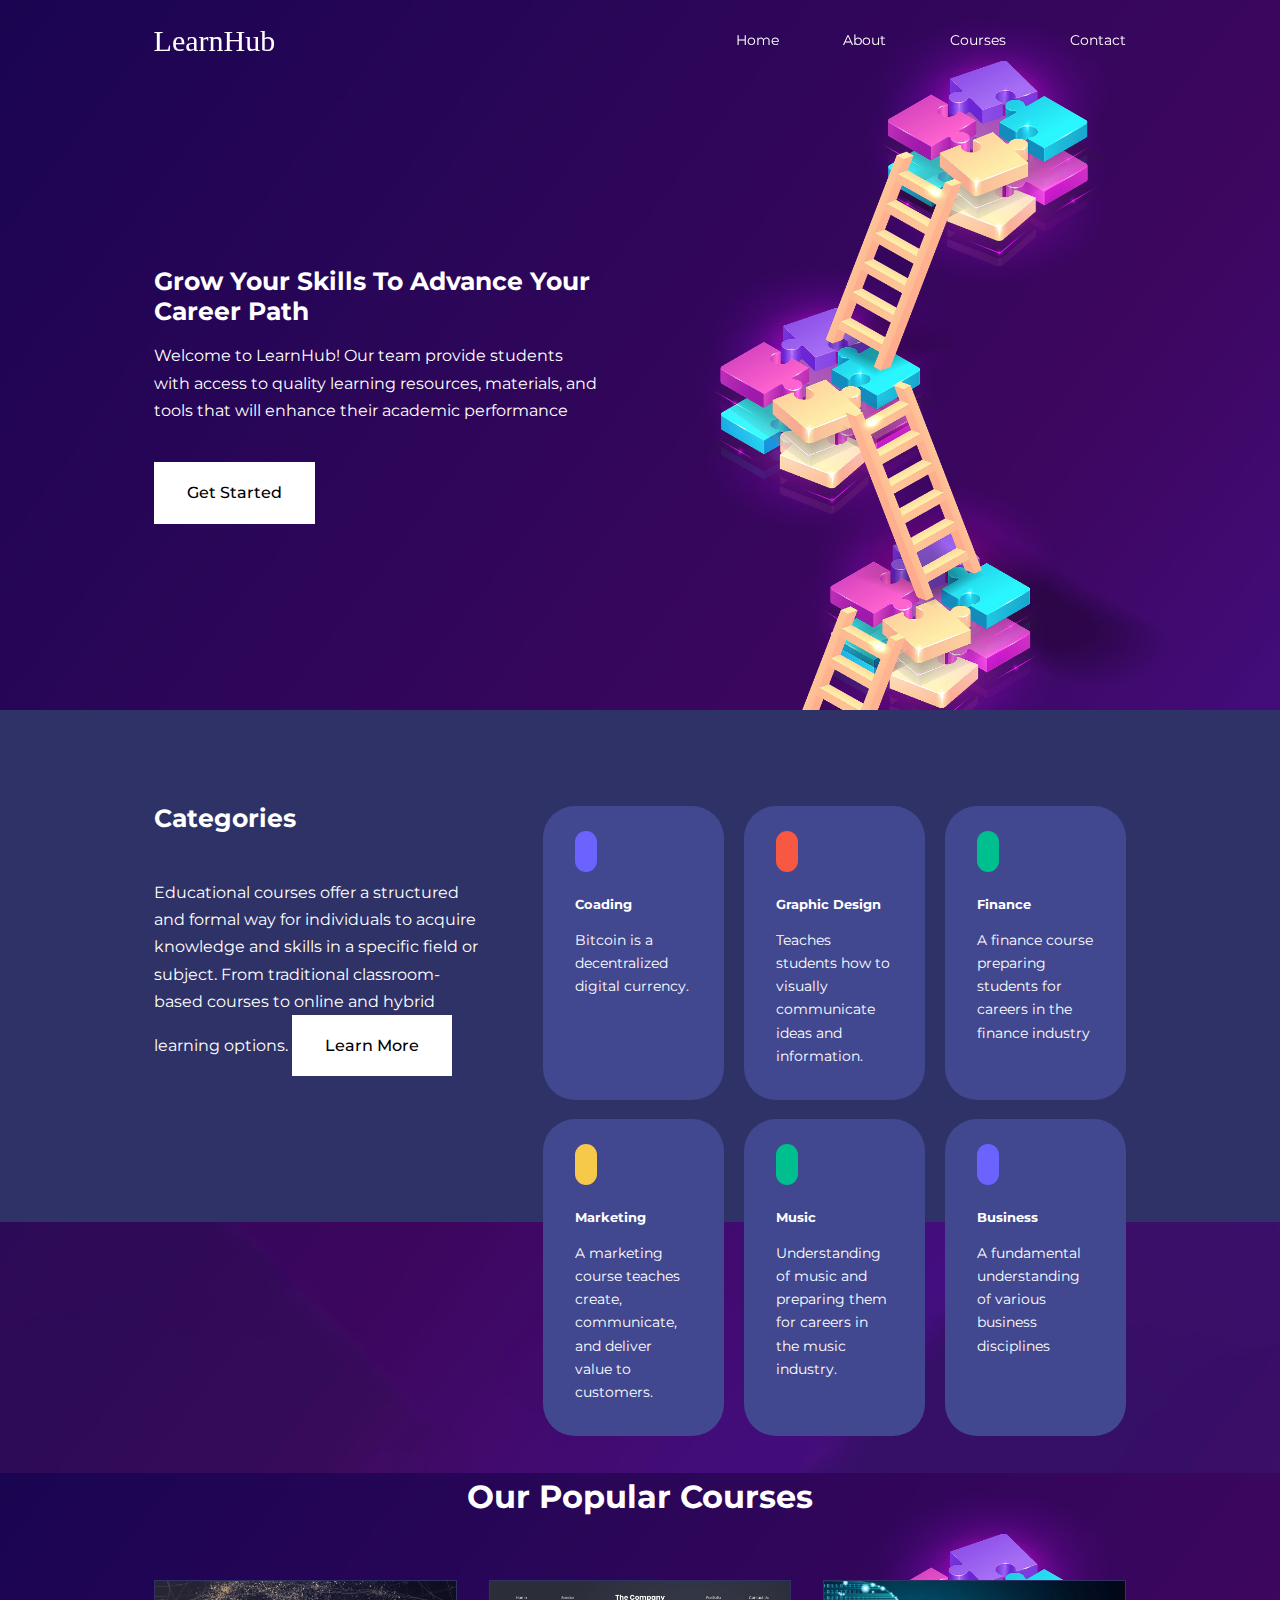
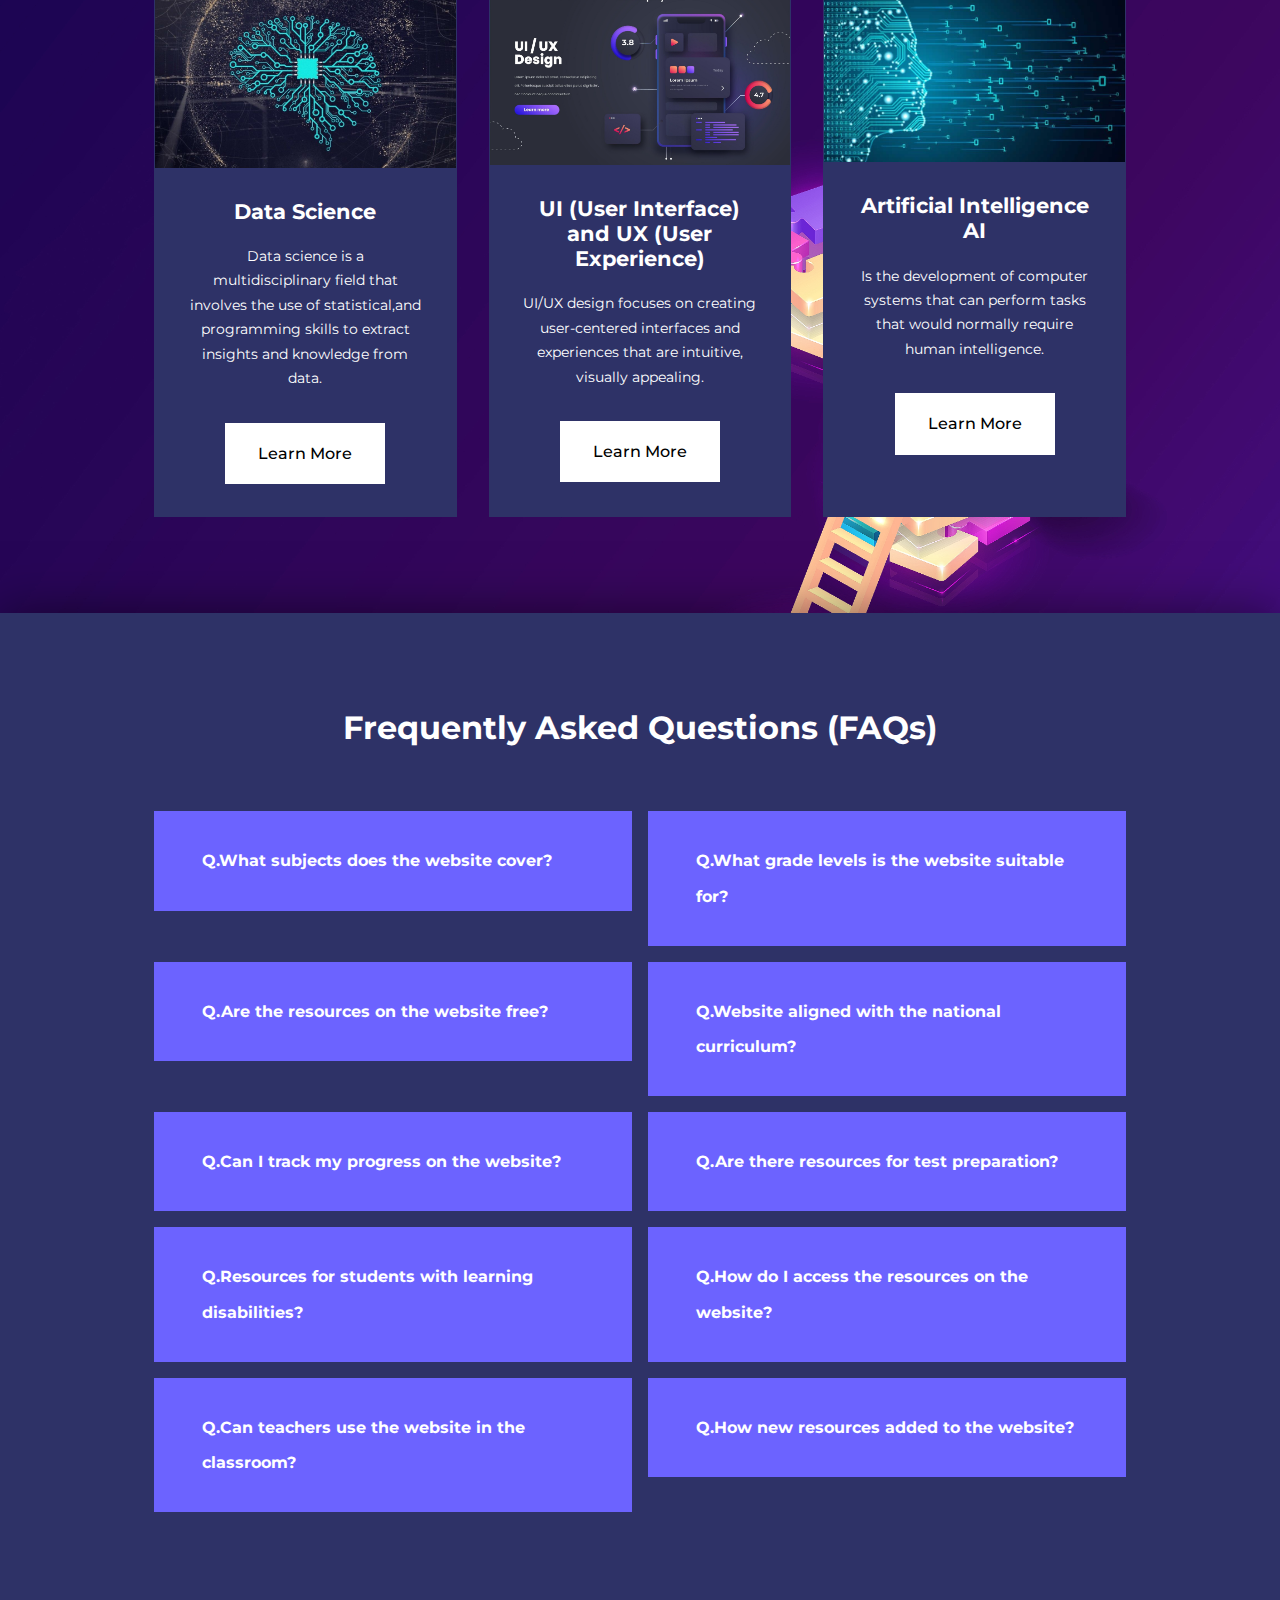
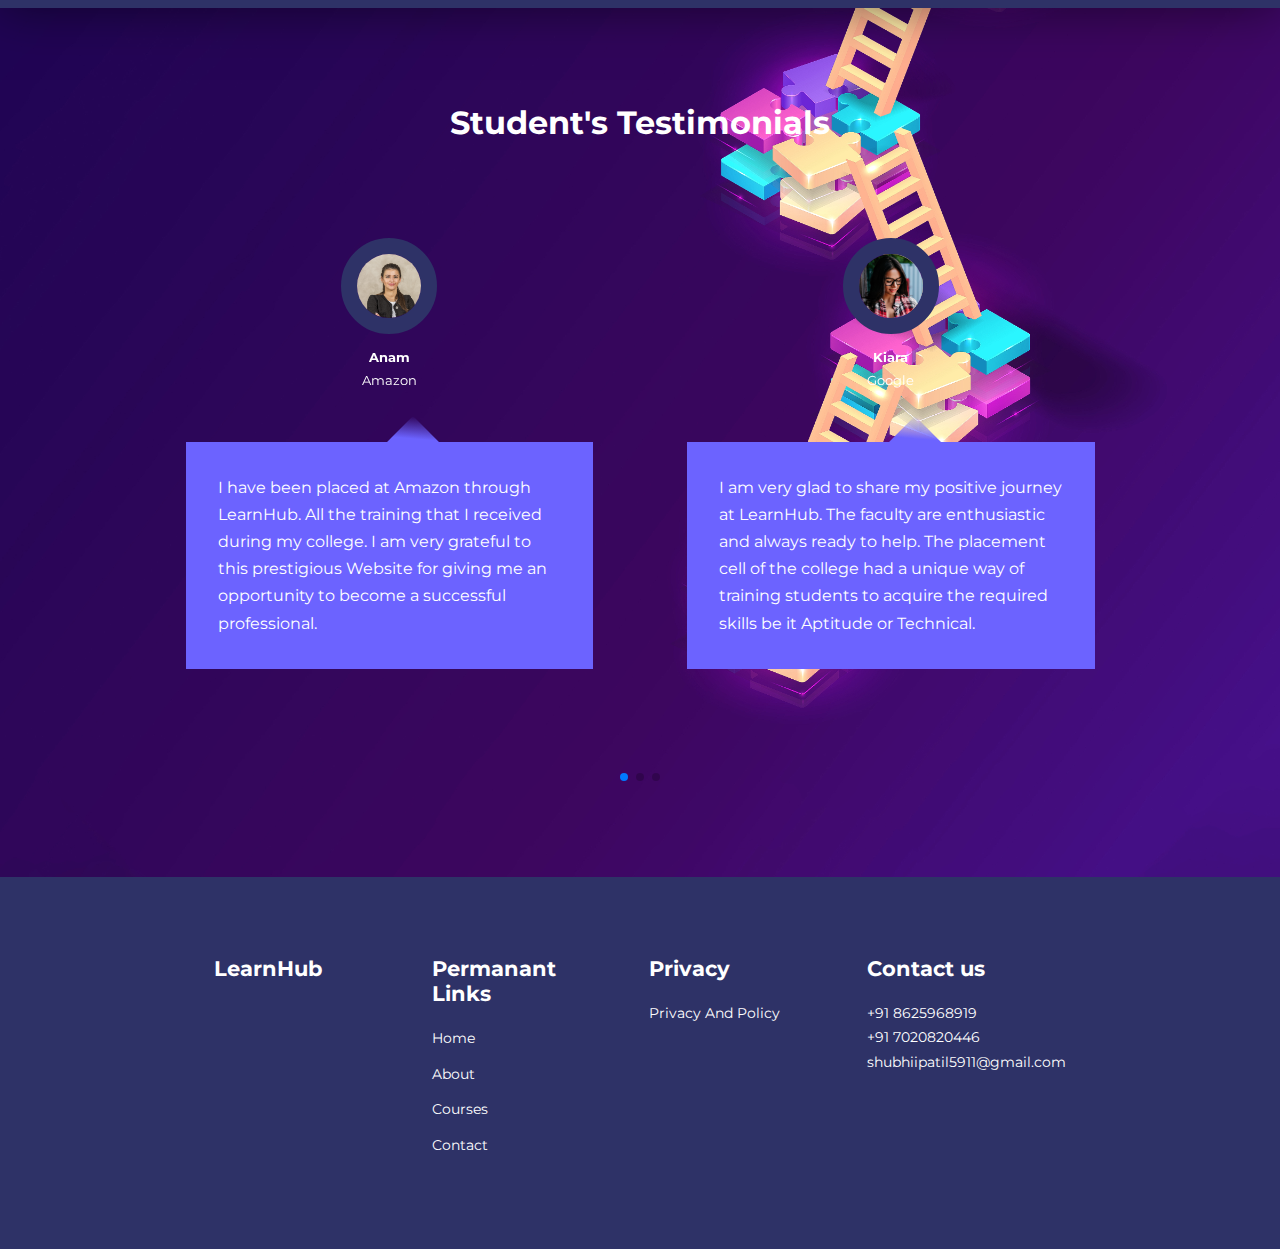
==== index.html @ 2819c118 "First Website" ====
<!DOCTYPE html>
<html lang="en">
    <head>
        <meta charset="UTF-8">
        <meta http-equiv="X-UA-Compatible" content="IE=edge">
        <meta name="viewport" content="width-device-width, initial-scale=1.0">
        <title>Reaponsive Multipage education Website Using HTML, CSS & JavaScript</title>
        <!-- ICONSCOUT CDN|-->
<link rel="stylesheet" href="https://unicons.iconscout.com/release/v2.1.6/css/unicons.css">

<!-- GOOGLE FONTS (MONTSERRAT) -->
<link rel="preconnect" href="https://fonts.googleapis.com">
<link rel="preconnect" href="https://fonts.gstatic.com" crossorigin>
<link href="https://fonts.googleapis.com/css2?family=Montserrat:wght@300;400;500; 600; 700; 800; 900&display=swap"
rel="stylesheet">

<!------swiperjs------->

<link
  rel="stylesheet"
  href="https://cdn.jsdelivr.net/npm/swiper@9/swiper-bundle.min.css"
/>
<link rel="stylesheet" href="./css/style.css">
<style>
    body {
        background-image: url("images/99.jpg");
        background-size: contain;
        
    }
</style>

    </head>
    <body>
        <nav>
            <div class="container nav_container">

                <style>
                    h9 {
                        font-size: 30px;
                        font-family: Brush Script MT, cursive;
                        
                    }
                </style>

                <a href="index.html"><h9>LearnHub</h9></a>
                <ul class="nav_menu">
                    <li><a href="index.html">Home</a></li>
                    <li><a href="about.html">About</a></li>
                    <li><a href="courses.html">Courses</a></li>
                    <li><a href="contact.html">Contact</a></li>
                </ul>
                <button id="open-menu-btn"><i class="uil uil-bars"></i></button>
                <button id="close-menu-btn"><i class="uil uil-multiply"></i></button>
            </div>
        </nav>
<!-------------------------------------------=========---ednav----==============================================================--->


        <header>
            <div class="container header_container">
                <div class="header_left">
                
                    <style>
                        h1 {
                            font-size: 25px;
                            
                        }
                    </style>

                <h1>Grow Your Skills To Advance Your Career Path</h1>
                <p>
                    Welcome to LearnHub! Our team  provide students with access to quality learning resources, materials, 
                    and tools that will enhance their academic performance
                </p>
                <a href="courses.html" class="btn btn-primary">Get Started</a>
            </div>

            <!--<div class="header_right">
                <div class="header_right-image">
                    <img src="#">--->
                </div>
            </div>
            </div>
        </header>
        
        <section class="categories">
            <div class="container categories_container">
                <div class="categories_left">
                    <h1>Categories</h1>
                    <p>
                        Educational courses offer a structured and formal way for individuals to acquire knowledge and skills in a specific field or subject.
                        From traditional classroom-based courses to online and hybrid learning options.
                    <a href="courses.html" class="btn">Learn More</a>
                </div>

            <div class="categories_right">
                <article class="category">
                    <span class="category_icon">
                        <i class="uil uil-brackets-curly"></i>
                    </span>
                    <h5>Coading</h5>
                    <p>Bitcoin is a decentralized digital currency.</p>
                </article>

                <article class="category">
                    <span class="category_icon">
                        <i class="uil uil-palette"></i>
                    </span>
                    <h5>Graphic Design</h5>
                    <p>Teaches students how to visually communicate ideas and information.</p>
                </article>

                <article class="category">
                    <span class="category_icon">
                        <i class="uil uil-usd-circle"></i>
                    </span>
                    <h5>Finance</h5>
                    <p>A finance course preparing students for careers in the finance industry</p>
                </article>

                <article class="category">
                    <span class="category_icon">
                        <i class="uil uil-megaphone"></i>
                    </span>
                    <h5>Marketing</h5>
                    <p>A marketing course teaches create, communicate, and deliver value to customers.</p>
                </article>

                <article class="category">
                    <span class="category_icon">
                        <i class="uil uil-music-note"></i>
                    </span>
                    <h5>Music</h5>
                    <p>Understanding of music and preparing them for careers in the music industry.</p>
                </article>

                <article class="category">
                    <span class="category_icon">
                        <i class="uil uil-comment-alt-chart-lines"></i>
                    </span>
                    <h5>Business</h5>
                    <p>A fundamental understanding of various business disciplines</p>
                </article>
            </div>
            </div>
        </section>
        <!------======================================================================---end of category--==============================>





    <!-=======================---course strt--==============================------->



        <section class="courses">
            <h2>Our Popular Courses</h2>
            <div class="container courses_container">
                <article class="course">
                    <div class="course_image">
                        <img src="./images/ds(!!)(1).jpg">                      
                    </div>
                    <div class="course_info">
                        <h4>Data Science</h4>
                    <p>
                        Data science is a multidisciplinary field that involves the use of statistical,and programming skills to extract insights and knowledge from data.
                    </p>
                    <a href="https://youtu.be/-ETQ97mXXF0" class="btn btn-primary">Learn More</a>
                    </div>
                </article>

                <article class="course">
                    <div class="course_image">
                        <img src="./images/UI(!!).jpg">                      
                    </div>
                    <div class="course_info">
                        <h4> UI (User Interface) and UX (User Experience)</h4>
                    <p>
                        UI/UX design focuses on creating user-centered interfaces and experiences 
                        that are intuitive, visually appealing.
                    </p>
                    <a href="https://youtu.be/spGDKJNq-EE" class="btn btn-primary">Learn More</a>
                    </div>
                </article>

                <article class="course">
                    <div class="course_image">
                        <img src="./images/AI(!!).jpg">                      
                    </div>
                   <div class="course_info">
                    <h4>Artificial Intelligence AI</h4>
                    <p>
                        Is the development of computer systems that can perform tasks that would normally require human intelligence.
                    </p>
                    <a href="https://youtu.be/JMUxmLyrhSk" class="btn btn-primary">Learn More</a>
                   </div>
                </article>
            </div>
        </section>
        <!----------------------end of course--------------->



        <section class="faqs">
            <h2>Frequently Asked Questions (FAQs)</h2>
            <div class="container faqs_container">
                <article class="faq">
                    <div class="faq_icon"><i class="uil uil-plus"></i></div>
                    <div class="question_answer">
                        <h4>Q.What subjects does the website cover?</h4>
                        <p>
                            Our website covers a Graphic Design, video editing, 
                            coding, social studies, and more.
                        </p>
                    </div>
                </article>

                <article class="faq">
                    <div class="faq_icon"><i class="uil uil-plus"></i></div>
                    <div class="question_answer">
                        <h4>Q.What grade levels is the website suitable for?</h4>
                        <p>
                            Our website is suitable for under graduate and post graduate students.
                        </p>
                    </div>
                </article>

                <article class="faq">
                    <div class="faq_icon"><i class="uil uil-plus"></i></div>
                    <div class="question_answer">
                        <h4>Q.Are the resources on the website free?</h4>
                        <p>
                            Some of our resources are free, while others require a subscription or payment.
                        </p>
                    </div>
                </article>

                <article class="faq">
                    <div class="faq_icon"><i class="uil uil-plus"></i></div>
                    <div class="question_answer">
                        <h4>Q.Website aligned with the national curriculum?</h4>
                        <p>
                            Noo...
                        </p>
                    </div>
                </article>

                <article class="faq">
                    <div class="faq_icon"><i class="uil uil-plus"></i></div>
                    <div class="question_answer">
                        <h4>Q.Can I track my progress on the website?</h4>
                        <p>
                            Yes, our website offers tools for tracking progress, 
                            such as quizzes and exams, which provide feedback on areas where students need improvement.

                        </p>
                    </div>
                </article>

                <article class="faq">
                    <div class="faq_icon"><i class="uil uil-plus"></i></div>
                    <div class="question_answer">
                        <h4>Q.Are there resources for test preparation?</h4>
                        <p>
                            Yes, we offer test preparation resources for a variety of standardized tests, including the SAT, ACT, and AP exams.
                        </p>
                    </div>
                </article>

                <article class="faq">
                    <div class="faq_icon"><i class="uil uil-plus"></i></div>
                    <div class="question_answer">
                        <h4>Q.Resources for students with learning disabilities?</h4>
                        <p>
                            Yes, we offer resources that are designed to support students with learning disabilities, 
                            such as visual aids and alternative learning materials.
                        </p>
                    </div>
                </article>

                <article class="faq">
                    <div class="faq_icon"><i class="uil uil-plus"></i></div>
                    <div class="question_answer">
                        <h4>Q.How do I access the resources on the website?</h4>
                        <p>
                            You can access our resources by creating an account on our website and logging in. 
                            Some resources may require a subscription or payment.
                        </p>
                    </div>
                </article>

                <article class="faq">
                    <div class="faq_icon"><i class="uil uil-plus"></i></div>
                    <div class="question_answer">
                        <h4>Q.Can teachers use the website in the classroom?</h4>
                        <p>
                            Yes, teachers can use our resources in the classroom to support student learning and enhance their teaching materials.
                        </p>
                    </div>
                </article>

                <article class="faq">
                    <div class="faq_icon"><i class="uil uil-plus"></i></div>
                    <div class="question_answer">
                        <h4>Q.How new resources added to the website?</h4>
                        <p>
                            We regularly update our website with new resources and materials to ensure that students 
                            have access to the latest and most relevant educational content.
                        </p>
                    </div>
                </article>
            </div>
        </section>

        <!----------------------------------------------------end of faqs---------------------------------------------------------------------->


        <section class="container testimonials_container mySwiper">
            <h2>Student's Testimonials</h2>
            <div class="swiper-wrapper">

                <article class="testimonial swiper-slide">
                    <div class="avatar">
                        <img src="./images/PIC1.jpg">
                    </div>
                    <div class="testimonial_info">
                        <h5>Anam</h5>
                        <small>Amazon</small>
                    </div>
                    <div class="testimonial_body">
                        <p>
                            I have been placed at Amazon through LearnHub. All the training that I received during my college. I am very grateful to this prestigious Website for giving me an opportunity to become a successful professional.
                        </p>
                    </div>
                </article>

                <article class="testimonial swiper-slide">
                    <div class="avatar">
                        <img src="./images/PIC3.jpg">
                    </div>
                    <div class="testimonial_info">
                        <h5>Kiara</h5>
                        <small>Google</small>
                    </div>
                    <div class="testimonial_body">
                        <p>
                            I am very glad to share my positive journey at LearnHub. The faculty are enthusiastic and always ready to help. The placement cell of the college had a unique way of training students to acquire the required skills be it Aptitude or Technical.
                        </p>
                    </div>
                </article>

                <article class="testimonial swiper-slide">
                    <div class="avatar">
                        <img src="./images/PIC2.jpg">
                    </div>
                    <div class="testimonial_info">
                        <h5>Jiya</h5>
                        <small>Microsoft</small>
                    </div>
                    <div class="testimonial_body">
                        <p>
                            "First and foremost, I would like to thank LearnHub for giving me a chance to be a part of my Dream company. I am privileged and honoured to be part of LearnHub.
                        </p>
                    </div>
                </article>


                <article class="testimonial swiper-slide">
                    <div class="avatar">
                        <img src="./images/PIC4.jpg">
                    </div>
                    <div class="testimonial_info">
                        <h5>Anaya</h5>
                        <small>UNO MINDA</small>
                    </div>
                    <div class="testimonial_body">
                        <p>
                            I have been placed in UNO MINDA as a Graduate engineer trainee with a good salary package. I also been placed in two other IT services companies.
                        </p>
                    </div>
                </article>


            </div>
            <div class="swiper-pagination"></div>
        </section>






    <footer>
        <div class="container footer_container">
            <div class="footer_1">
                <a href="index.html" class="footer_logo"><h4>LearnHub</h4></a>
                <p>
                    
                </p>
            </div>

        <div footer class="footer_2">
            <h4>Permanant Links</h4>
            <ul class="permalinks">
            <li><a href="index.html">Home</a></li>
            <li><a href="about.html">About</a></li>
            <li><a href="courses.html">Courses</a></li>
            <li><a href="contact.html">Contact</a></li>
            </ul>
        </div>

        <div footer class="footer_3">
            <h4>Privacy</h4>
            <ul class="privacy">
            <li><a href="policy.html">Privacy And Policy</a></li>
            </ul>
        </div>

        <div footer class="footer_4">
            <h4>Contact us</h4>
            <div>
                <p>+91 8625968919</p>
                <p>+91 7020820446</p>
                <p>shubhiipatil5911@gmail.com</p>
            </div>

        <ul class="footer_socials">
            <li>
                <a href="https://instagram.com/_shubhii_patil?igshid=MWQ2ODkyMjM="><i class="uil uil-instagram"></i></a>
            </li>
            <li>
                <a href="https://twitter.com/shubzz77"><i class="uil uil-twitter"></i></a>
            </li>
            <li>
                <a href="#"><i class="uil uil-facebook-messenger-alt"></i></a>
            </li>
            <li>
                <a href="https://www.linkedin.com/me?trk=p_mwlite_feed_updates-secondary_nav"><i class="uil uil-linkedin"></i></a>
            </li>
        </ul>
        </div>


        </div>
    </footer>
            

        


        <script src="https://cdn.jsdelivr.net/npm/swiper@9/swiper-bundle.min.js"></script>
    <script src="./main.js"></script>

    <!-- Initialize Swiper -->
  <script>
    var swiper = new Swiper(".mySwiper", {
      slidesPerView: 2,
      spaceBetween: 30,
      pagination: {
        el: ".swiper-pagination",
        clickable: true,
      },
      //when window is 600px
      breakpoints: {
        600: {
            slidesPerView: 2
        }
      }
    });
  </script>

    </body>
</html>
---- css/style.css ----
*{
    margin: 0;
    padding: 0;
    border: 0;
    outline: 0;
    text-decoration: none;
    list-style: none;
    box-sizing: border-box;
}

:root {
    --color-primary: #6c63ff;
    --color-success: #00bf8e;
    --color-warning: #f7c94b;
    --color-danger: #f75842;
    --color-danger-variant: rgba(247,88,66,0.4);
    --color-white: #fff;
    --color-light: rgba(255,255,255,0.7);
    --color-black: #000;
    --color-bg: #1f2641;
    --color-bg1: #2e3267;
    --color-bg2: #424890;

    --container-width-lg: 76%;
    --container-width-md: 90%;
    --container-width-sm: 94%;

    --transition: all 400ms ease;
}

body {
    font-family: "Montserrat", sans-serif;
    line-height: 1.7;
    color: var(--color-white);
    background: var(--color-bg);
}

.container {
    width: var(--container-width-lg);
    margin: 0 auto;
}

section {
    padding: 6rem 0;
}

section h2 {
    text-align: center;
    margin-bottom: 4rem; 
}

h1,
h2,
h3,
h4,
h5 {
    line-height: 1.2;
}

h1 {
    font-size: 1.2rem;
}

h2 {
    font-size: 2rem;
}

h3 {
    font-size: 1.6rem;
}

h4 {
    font-size: 1.3rem;
}

a {
    color: var(--color-white);
}

img {
    width: 100%;
    display: block;
    object-fit: cover;
}

.btn {
    display: inline-block;
    background: var(--color-white);
    color: var(--color-black);
    padding: 1rem 2rem;
    border: 1px solid transparent;
    font-weight: 500;
    transition: var(--transition);
}

.btn:hover {
    background: transparent;
    color: var(--color-white);
    border-color: var(--color-white);
}

.btn:primary {
    background: var(--color-danger);
    color: var(--color-white);
}

/*====navbar===*/
nav {
    background: transparent;
    width: 100vw;
    height: 5rem;
    position: fixed;
    top: 0;
    z-index: 11;
}

.window-scroll {
    background: var(--color-primary);
    box-shadow: 0 1rem 2rem rgba(0,0,0, 0.2);
}

.nav_container {
    height: 100%;
    display: flex;
    justify-content: space-between;
    align-items: center;
}

nav button {
    display: none;
}

.nav_menu {
    display: flex;
    align-items: center;
    gap: 4rem ;
}

.nav_menu a {
    font-size: 0.9rem;
    transition: all 400ms ease;
}

.nav_menu a:hover {
    color: var(--color-bg2);
}

/*====header====*/
header {
    position: relative;
    top: 5rem;
    overflow: hidden;
    height: 70vh;
    margin-bottom: 5rem;
}

.header_container {
    display: grid;
    grid-template-columns: 1fr 1fr;
    align-items: center;
    gap: 5rem;
    height: 100%;
}

.header_left p {
    margin: 1rem 0 2.4rem;
}

/*======category section=====*/
.categories {
    background: var(--color-bg1);
    height: 32rem;
}

.categories h1 {
    line-height: 1;
    margin-bottom: 3rem;
}

.categories_container {
    display: grid;
    grid-template-columns: 40% 60%;
}

.categories_left {
    margin-right: 4rem;
}

.categories_left p {
    margin: 1rem 0 3rem;
}

.categories_right {
    display: grid;
    grid-template-columns: repeat(3, 1fr);
    gap: 1.2rem;
}

.category {
    background: var(--color-bg2);
    padding: 2rem;
    border-radius: 2rem;
    transition: var(--transition);
}

.category:hover {
    box-shadow: 0 3rem 3rem rgba(0,0,0,0.3);
    z-index: 1;
}

.category:nth-child(2) .category_icon {
    background: var(--color-danger);
}

.category:nth-child(3) .category_icon {
    background: var(--color-success);
}

.category:nth-child(4) .category_icon {
    background: var(--color-warning);
}

.category:nth-child(5) .category_icon {
    background: var(--color-success);
}

.category_icon {
    background: var(--color-primary);
    padding: 0.7rem;
    border-radius: 0.9rem;
}

.category h5 {
    margin: 2rem 0 1rem;
}

.category p {
    font-size: 0.85rem;
}

/*----start of course---*/

.courses {
    margin-top: 10rem;
}

.courses_container {
    display: grid;
    grid-template-columns: repeat(3, 1fr);
    gap: 2rem;
}

.course {
    background: var(--color-bg1);
    text-align: center;
    border: 1px solid transparent;
    transition: var(--transition);
}

.course:hover {
    background: transparent;
    border-color: var(--color-primary);
}

.course_info {
    padding: 2rem;
}

.course_info p {
    margin: 1.2rem 0 2rem;
    font-size: 0.9rem;
}

/*------end of courses----------*/

.faqs {
    background: var(--color-bg1);
    box-shadow: 0 0 3rem rgba(0, 0, 0, 0.5);
}

.faqs_container {
    display: grid;
    grid-template-columns: 1fr 1fr;
    gap: 1rem;
}

.faq {
    padding: 2rem;
    display: flex;
    align-items: center;
    gap: 1rem;
    height: fit-content;
    background: var(--color-primary);
    cursor: cell;
}

.faq h4 {
    font-size: 1rem;
    line-height: 2.2;
}

.faq_icon {
    align-self: flex-start;
    font-size: 1.2rem;
}

.faq p {
    margin-top: 0.8rem;
    display: none;
}

.faq.open p {
    display: block;
}

/*----------start of testimonials-------*/

.testimonials_container {
    overflow-x: hidden;
    position: relative;
    margin-bottom: 5rem;
}

.testimonial {
    padding: 2rem;
}

.avatar {
    width: 6rem;
    height: 6rem;
    border-radius: 50%;
    overflow: hidden;
    margin: 0 auto 1rem;
    border: 1rem solid var(--color-bg1);
}

.testimonial_info {
    text-align: center;
}

.testimonial_body {
    background: var(--color-primary);
    padding: 2rem;
    margin-top: 3rem;
    position: relative;
}

.testimonial_body::before {
    content: "";
    display: block;
    background: linear-gradient(140deg,transparent,
     var(--color-primary),
     var(--color-primary),
     var(--color-primary)
     );
    width: 3rem;
    height: 3rem;
    position: absolute;
    left: 50%;
    top: -1rem;
    transform: rotate(45deg);
}

/*----------start of footert-------*/

footer {
    background: var(--color-bg1);
    padding: 5rem;
    font-size: 0.9rem;
}

.footer_container {
    display: grid;
    grid-template-columns: repeat(4, 1fr);
    gap: 5rem;
}

.footer_container > div h4 {
    margin-bottom: 1.2rem;
}

.footer_1 p {
    margin: 0 0 2rem;
}

footer ul li {
    margin-bottom: 0.7rem;
}

footer ul li a:hover {
    text-decoration: underline;
}

.footer_socials {
    display: flex;
    gap: 1rem;
    font-size: 1.2rem;
    margin-top: 2rem;
}


/*----------start of tablet query-------*/

@media screen and (max-width: 1024px) {
    .container {
        width: var(--container-width-md);
    }  
    h1 {
        font-size: 2.2rem;
    } 
    h2 {
        font-size: 1.7rem;
    }
    h3 {
        font-size: 1.4rem;
    }
    h4 {
        font-size: 1.2rem;
    }

    /*-------navbar-----*/

    nav button {
        display: inline-block;
        background: transparent;
        font-size: 1.8rem;
        color: var(--color-white);
        cursor: pointer;
    }

    nav button#close-menu-btn {
        display: none;
    }

    .nav_menu {
        position: fixed;
        top: 5rem;
        right: 5%;
        height: fit-content;
        width: 18rem;
        flex-direction: column;
        gap: 0;
        display: none;
    }

    .nav_menu li {
        width: 100%;
        height: 5.8rem;
        animation: animateNavItems 400ms linear forwards;
        transform-origin: top right;
        opacity: 0;
    }

    .nav_menu li:nth-child(2) {
        animation-delay: 200ms;
    }

    .nav_menu li:nth-child(3) {
        animation-delay: 300ms;
    }

    .nav_menu li:nth-child(4) {
        animation-delay: 400ms;
    }

    @keyframes animateNavItems {
        0% {
            transform: rotateZ(-90deg) rotateX(280deg) scale(0.1);
        }

        100% {
            transform: rotateZ(0) rotateX(0) scale(1);
            opacity: 1;
        }
    }

    .nav_menu li a {
        background: var(--color-primary);
        box-shadow: -4rem 6rem 10rem rgba(0, 0, 0, 0.6);
        width: 100%;
        height: 100%;
        display: grid;
        place-items: center;
    }

    .nav_menu li a:hover {
        background: var(--color-bg2);
        color: var(--color-white);
        transition: var(--transition);
    }

    /*-------header-------*/

    header {
        height: 52vh;
        margin-bottom: 4rem;
    }

    .header_container {
        gap: 0;
        padding-bottom: 3rem;
    }

    /*-------category-------*/

    .categories {
        height: auto;
    }

    .categories_container {
        grid-template-columns: 1fr;
        gap: 3rem;
    }

    .categories_left {
        margin-right: 0;
    }

    /*-------popcourses-------*/

    .courses {
        margin-top: 0;
    }

    .courses_container {
        grid-template-columns: 1fr 1fr;
    }

    /*-------faqs-------*/

    .faqs_container {
        grid-template-columns: 1fr;
    }

    .faq {
        padding: 1.5rem;
    }

    /*-------footer-------*/
    .footer_container {
        grid-template-columns: 1fr 1fr;
    }
}

/*-------------------------start of mobile query-------*/

@media screen and (max-width: 600px) {
    .container {
        width: var(--container-width-sm);
    }

    /*------------------------nav---------------------*/
    .nav_menu {
        right: 3%;
    }
    /*-------------------header------------------------*/
    header {
        height: 100vh;
    }

    .header_container {
        grid-template-columns: 1fr;
        text-align: center;
        margin-top: 0;
    }

    .header_left p {
        margin-bottom: 1.3rem;
    }

     /*-------------------category------------------------*/
     .categories_right {
        grid-template-columns: 1fr 1fr;
        gap: 0.7rem;
     }

     .category {
        padding: 1rem;
        border-radius: 1rem;
     }

     .category_icon {
        margin-top: 4px;
        display: inline-block;
     }

      /*-------------------popcou------------------------*/
      .courses_container {
        grid-template-columns: 1fr;
      }

       /*-------------------testi------------------------*/
       .testimonial_body {
        padding: 1.2rem;
       }

        /*-------------------footer------------------------*/
        .footer_container {
            grid-template-columns: 1fr;
            text-align: center;
            gap: 2rem;
        }

        .footer_1 p {
            margin: 1rem auto;
        }

        .footer_socials {
            justify-content: center;
        }
}
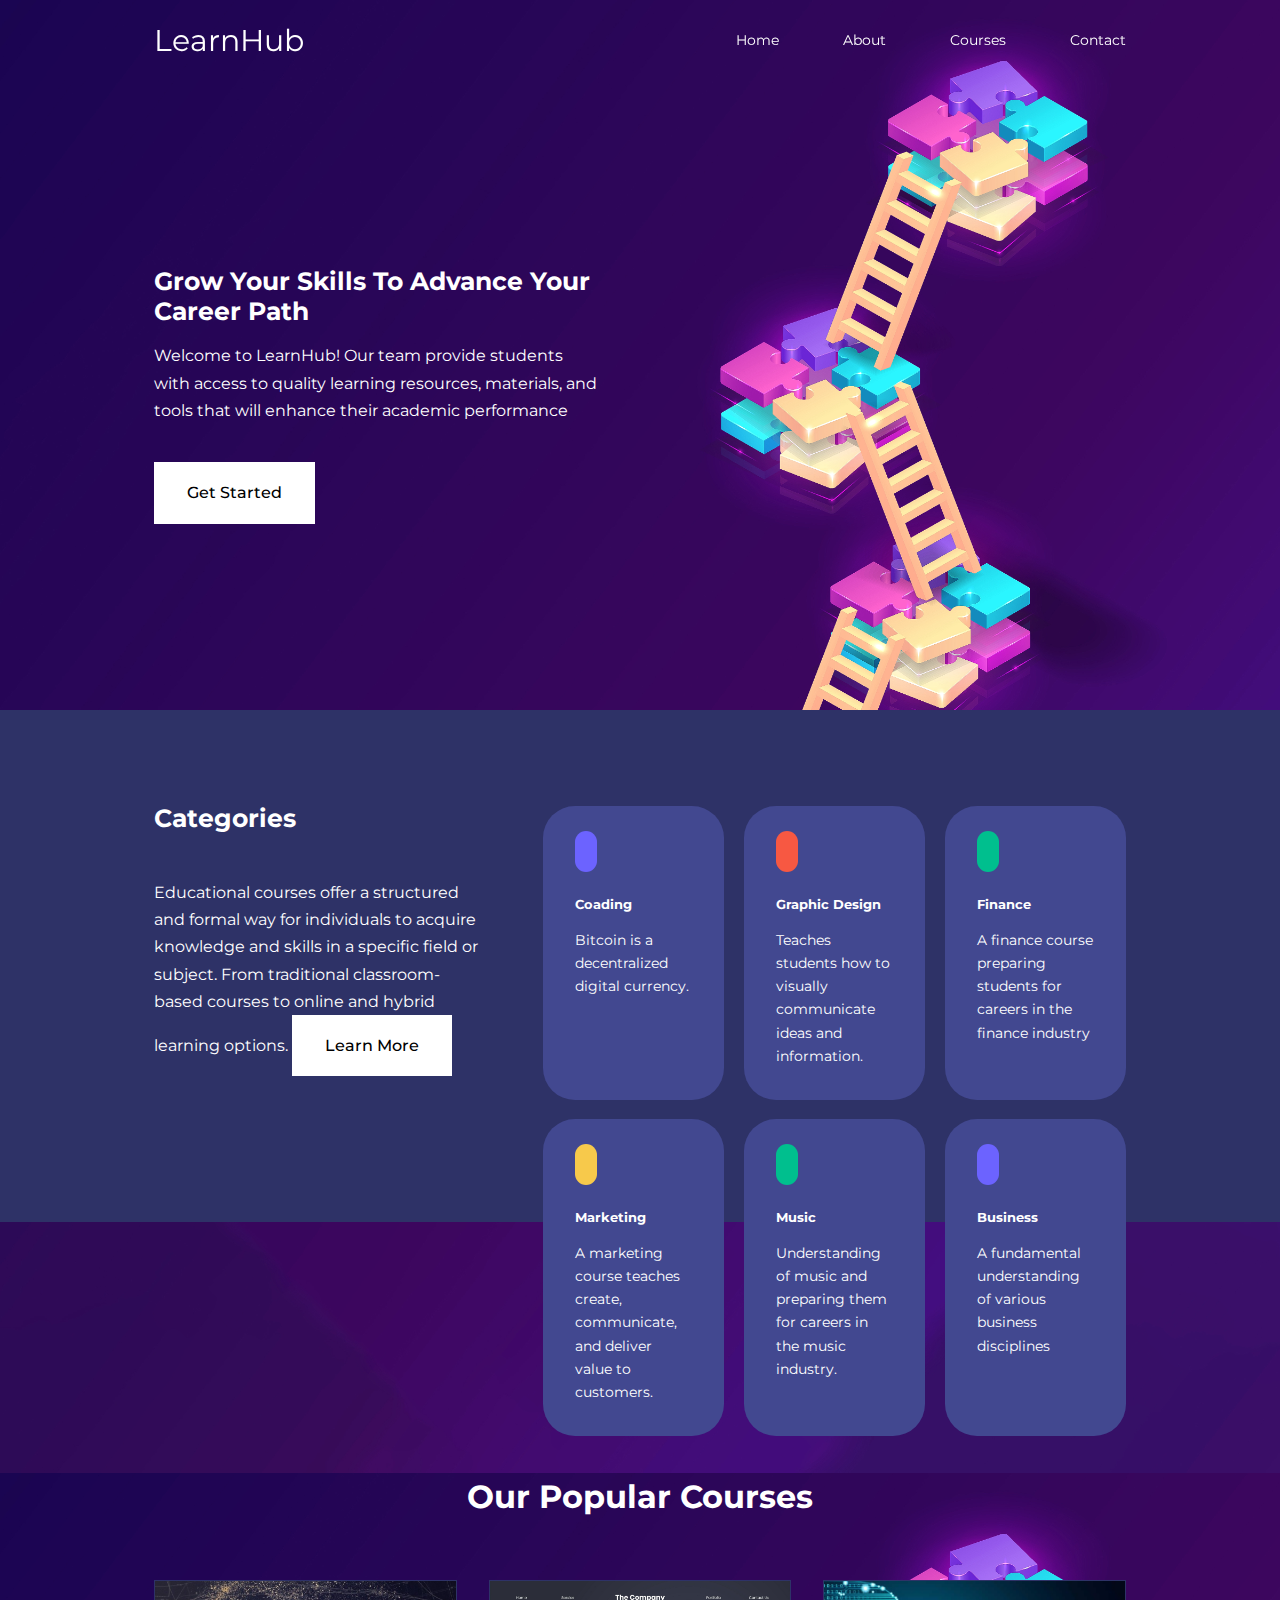
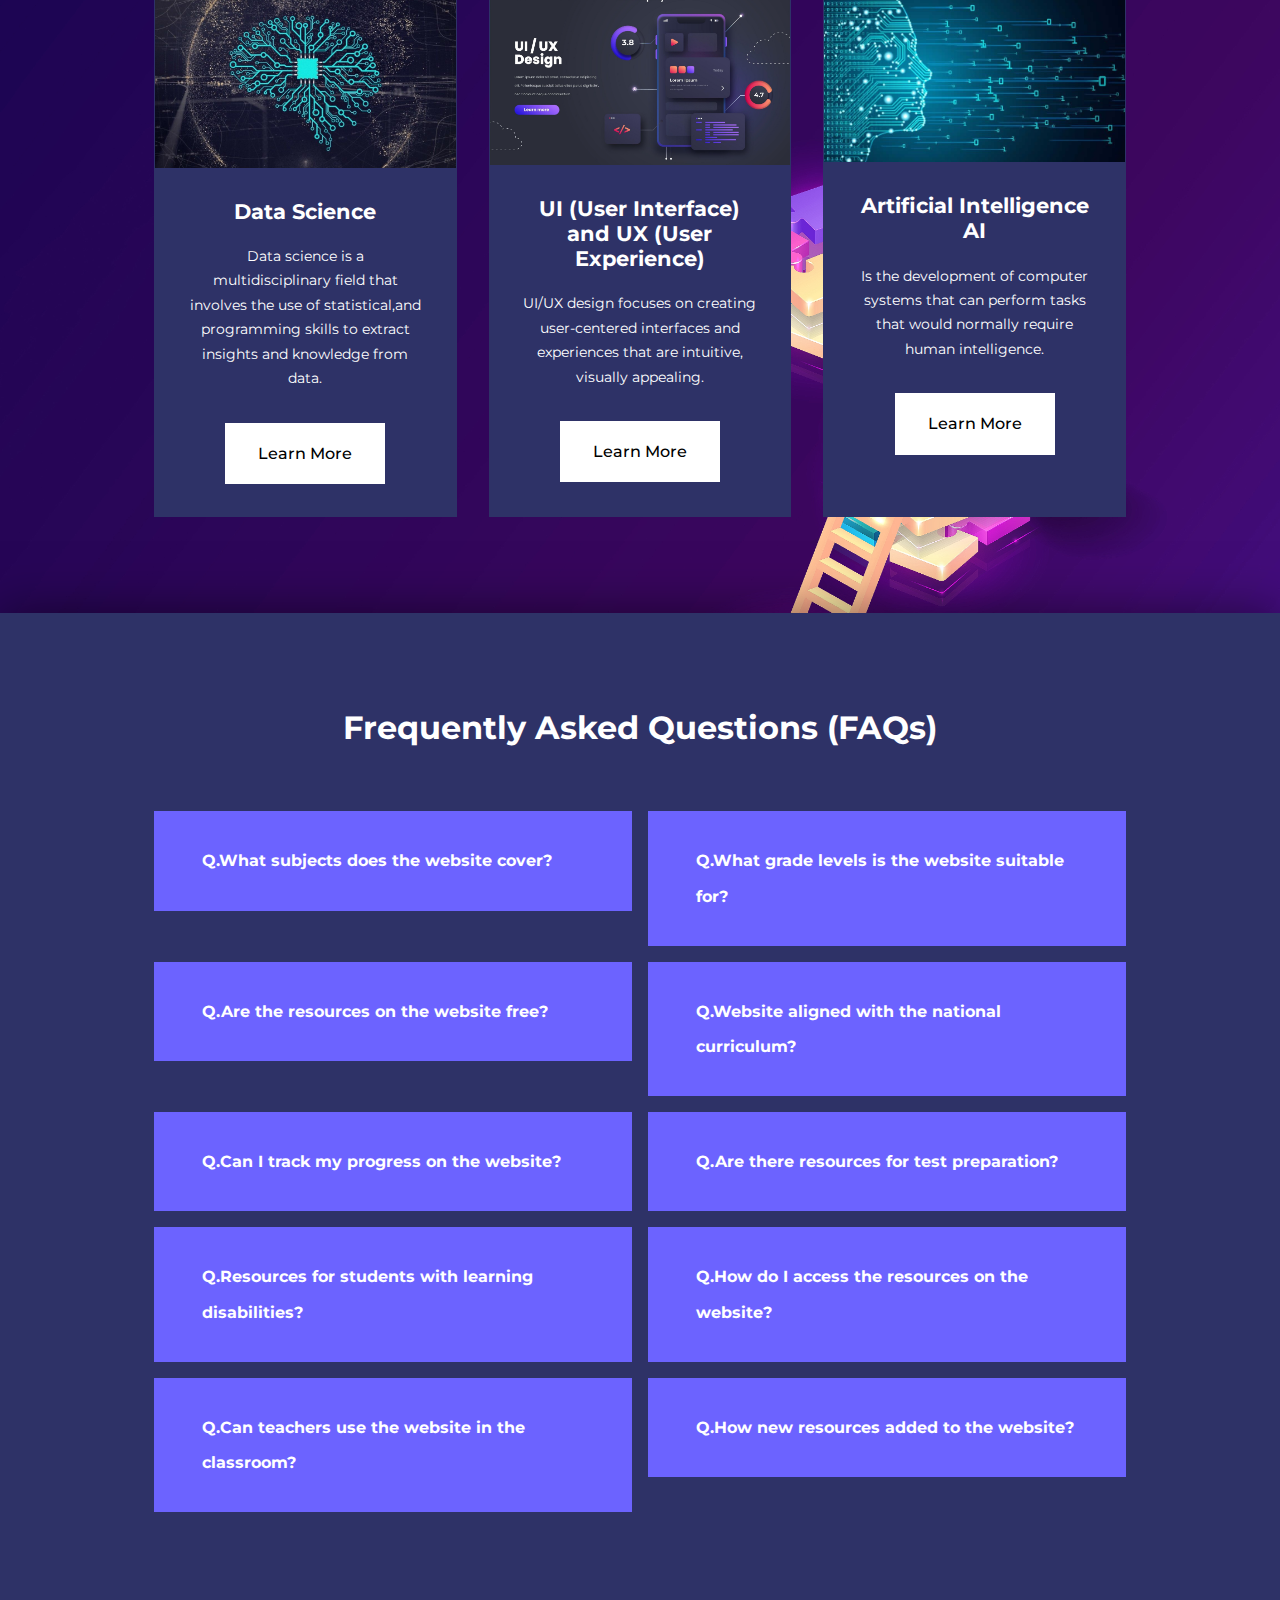
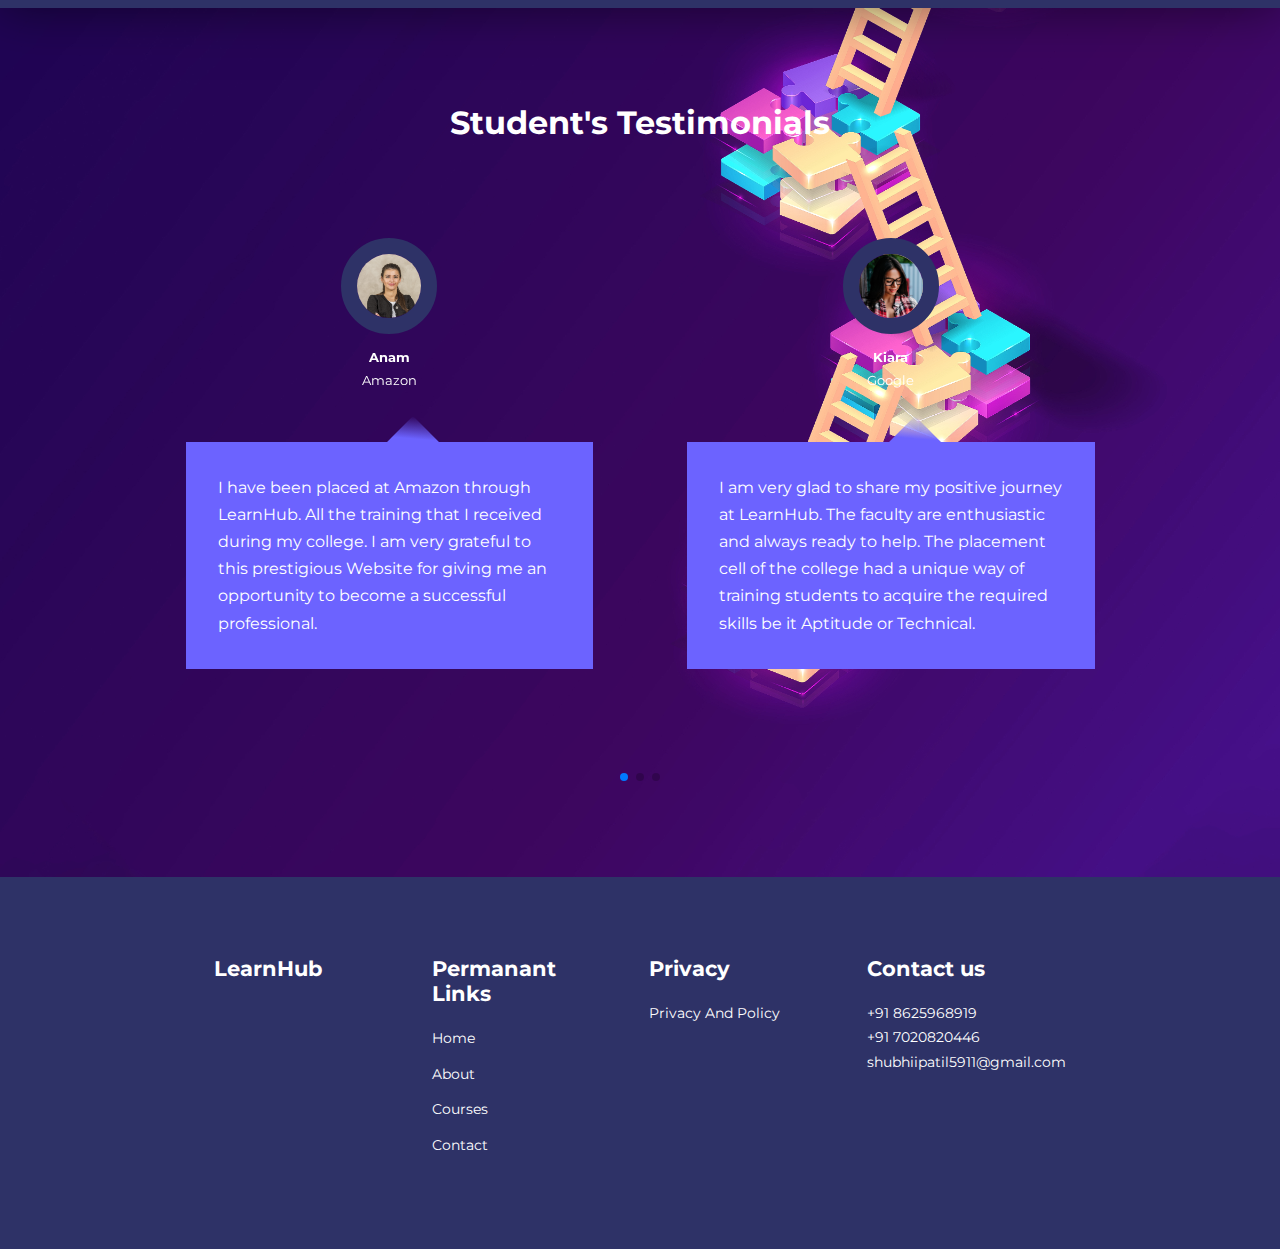
==== commit a29e4292: "change font" ====
--- a/index.html
+++ b/index.html
@@ -37,7 +37,6 @@
                 <style>
                     h9 {
                         font-size: 30px;
-                        font-family: Brush Script MT, cursive;
                         
                     }
                 </style>
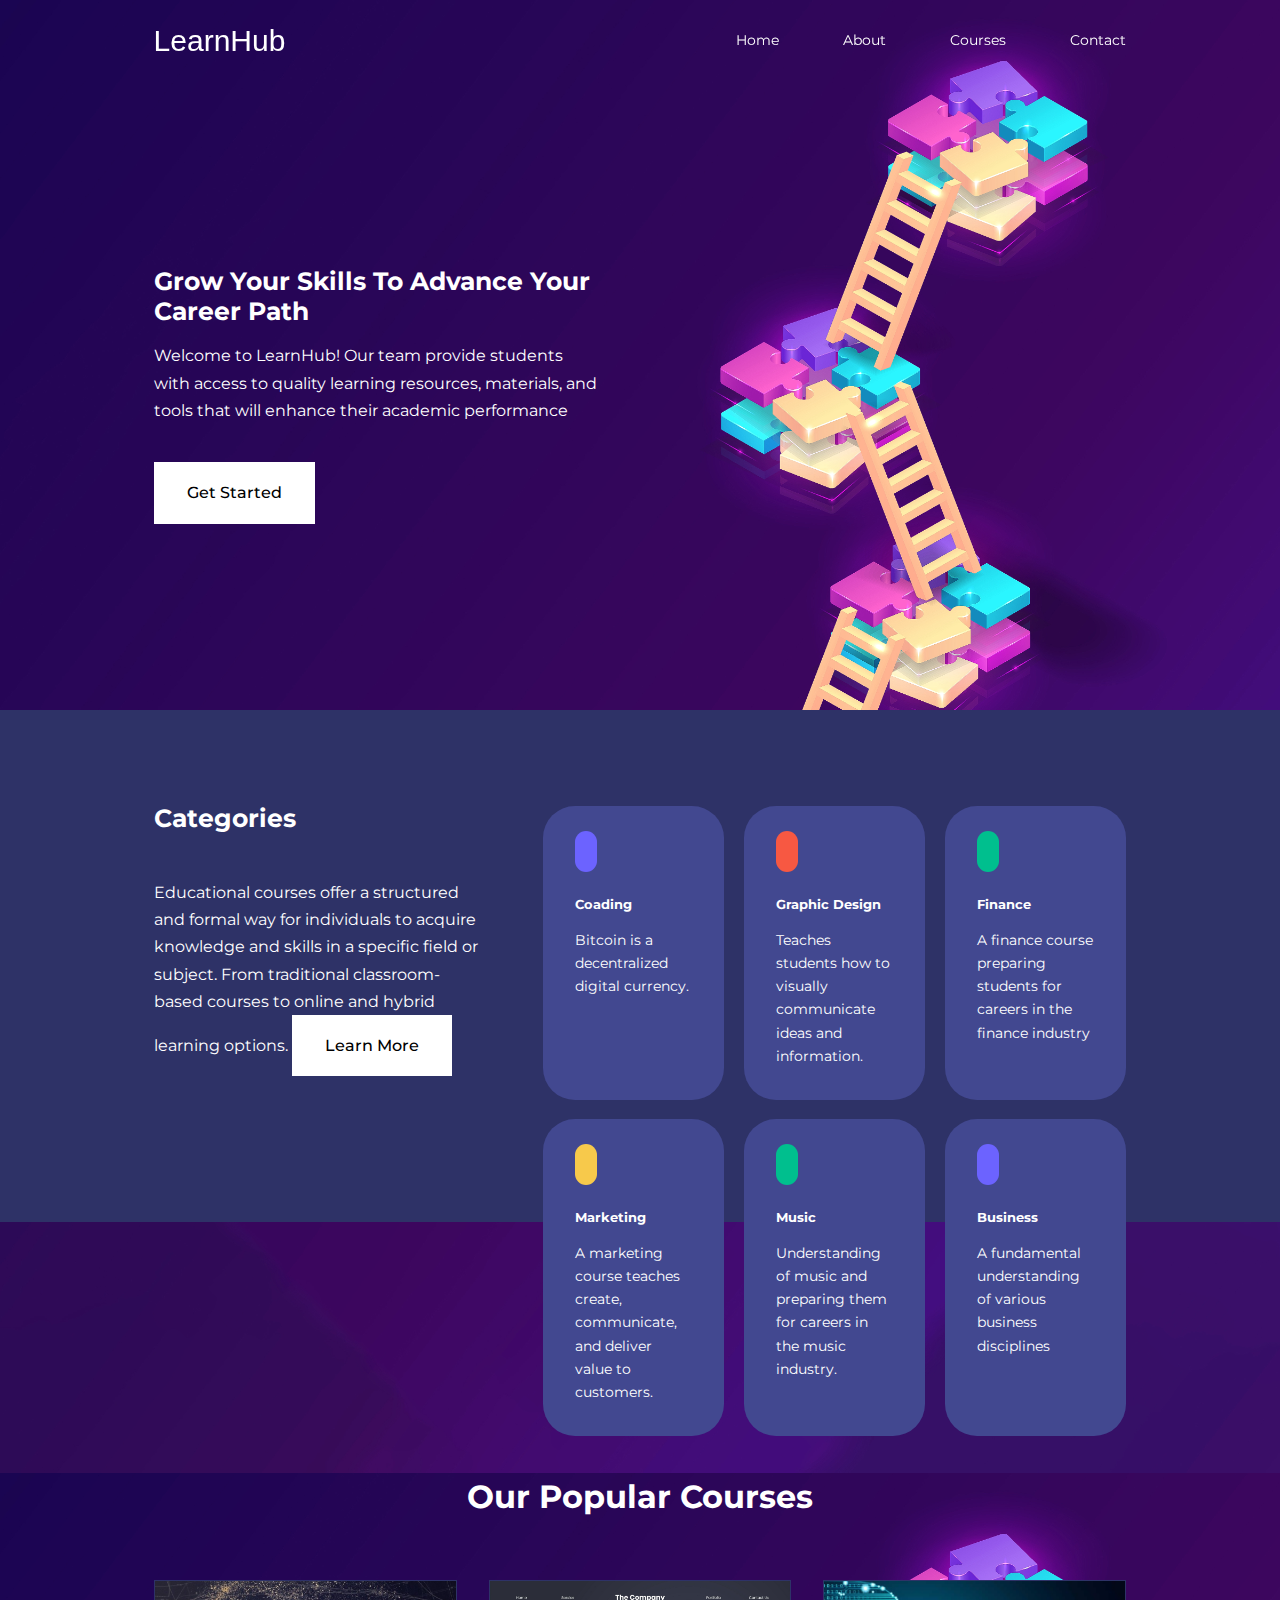
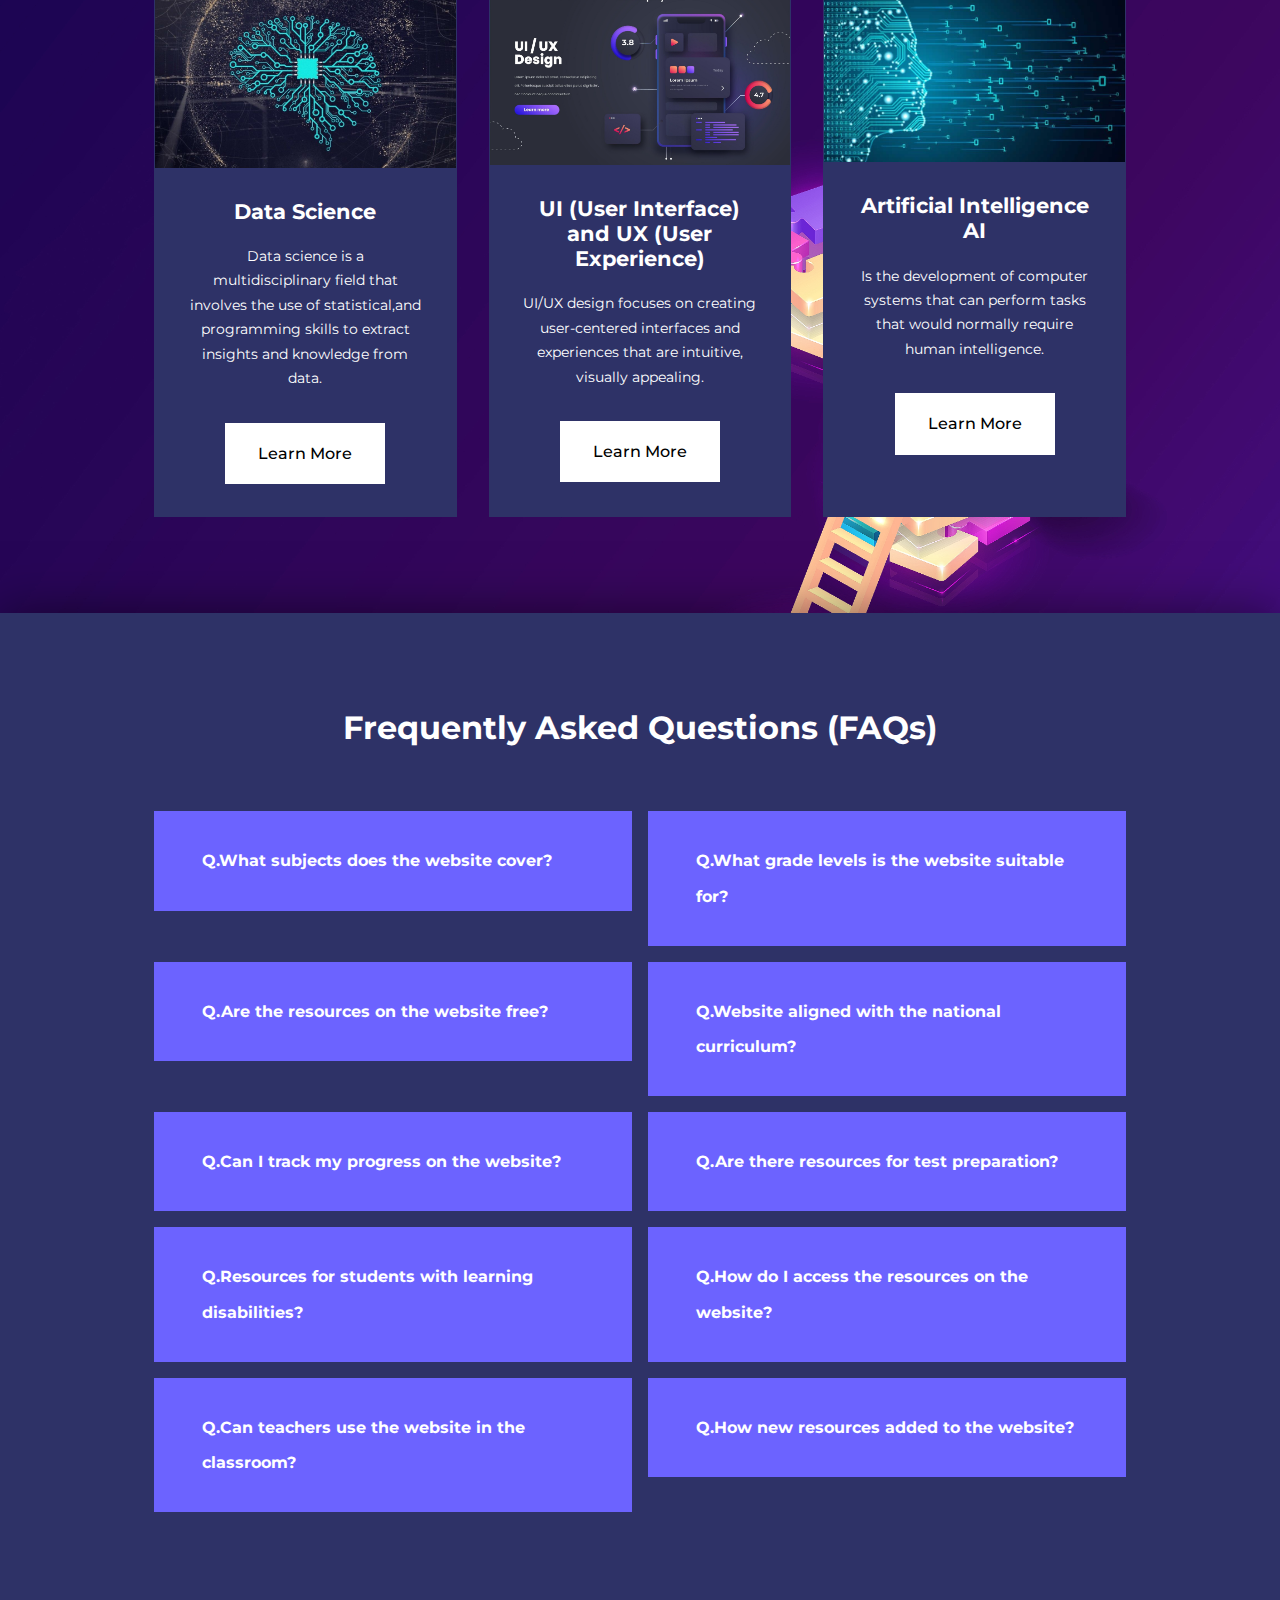
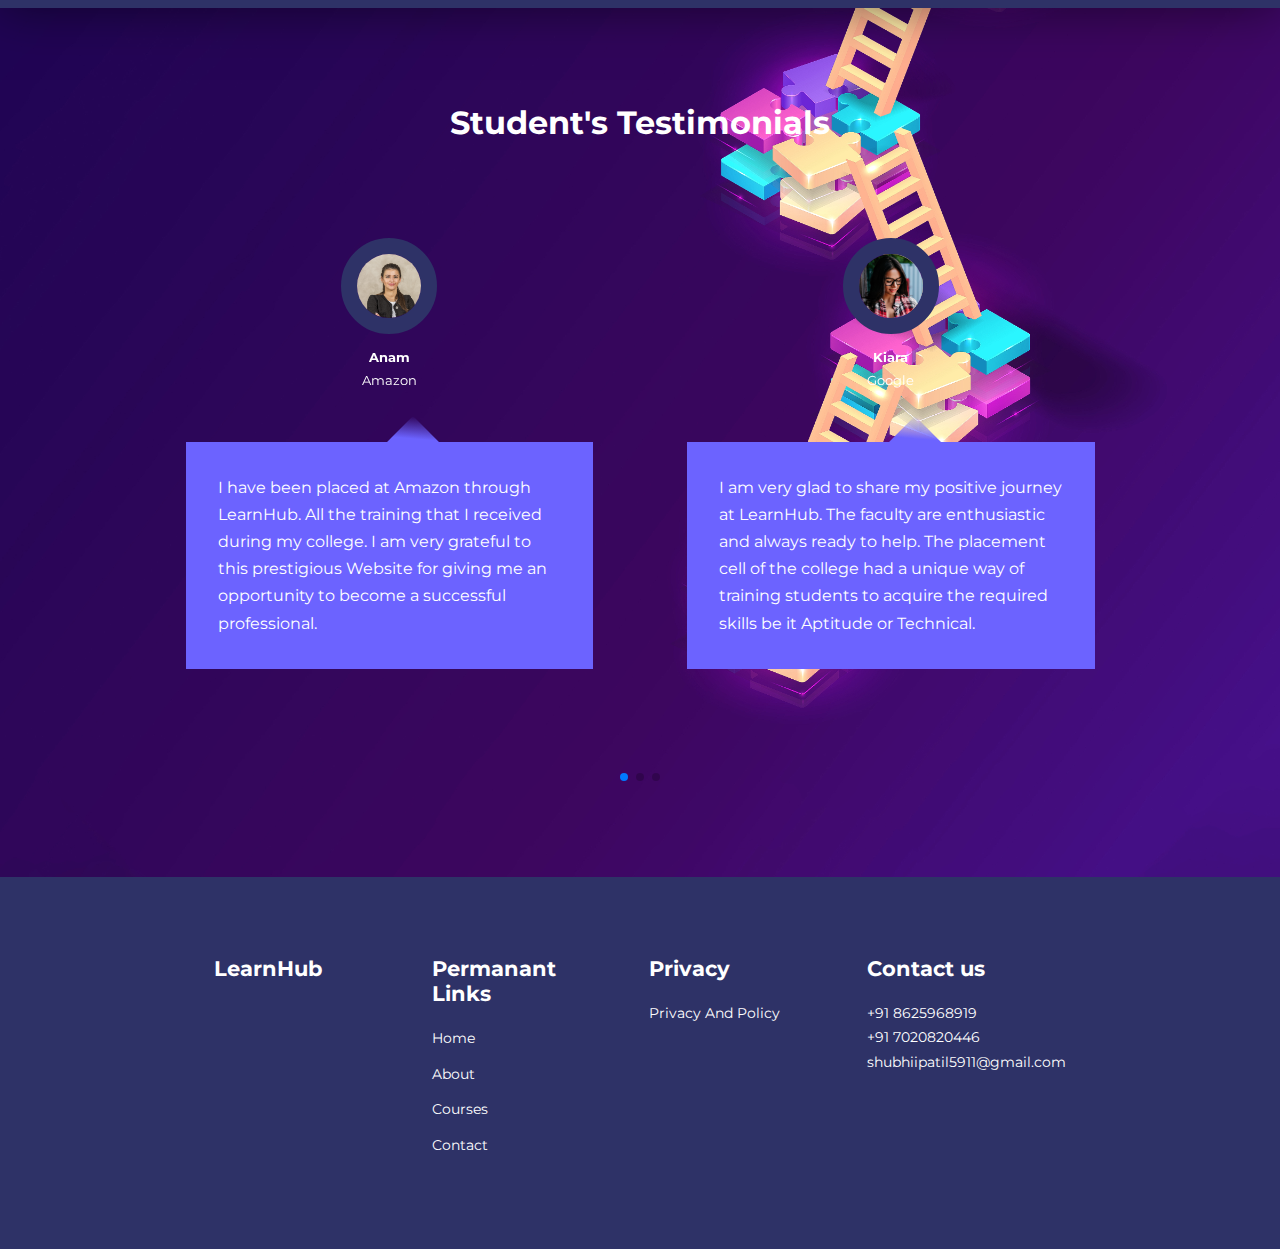
==== commit 7e85dd5b: "font changee" ====
--- a/index.html
+++ b/index.html
@@ -37,6 +37,7 @@
                 <style>
                     h9 {
                         font-size: 30px;
+                        font-family: Arial, sans-serif;
                         
                     }
                 </style>
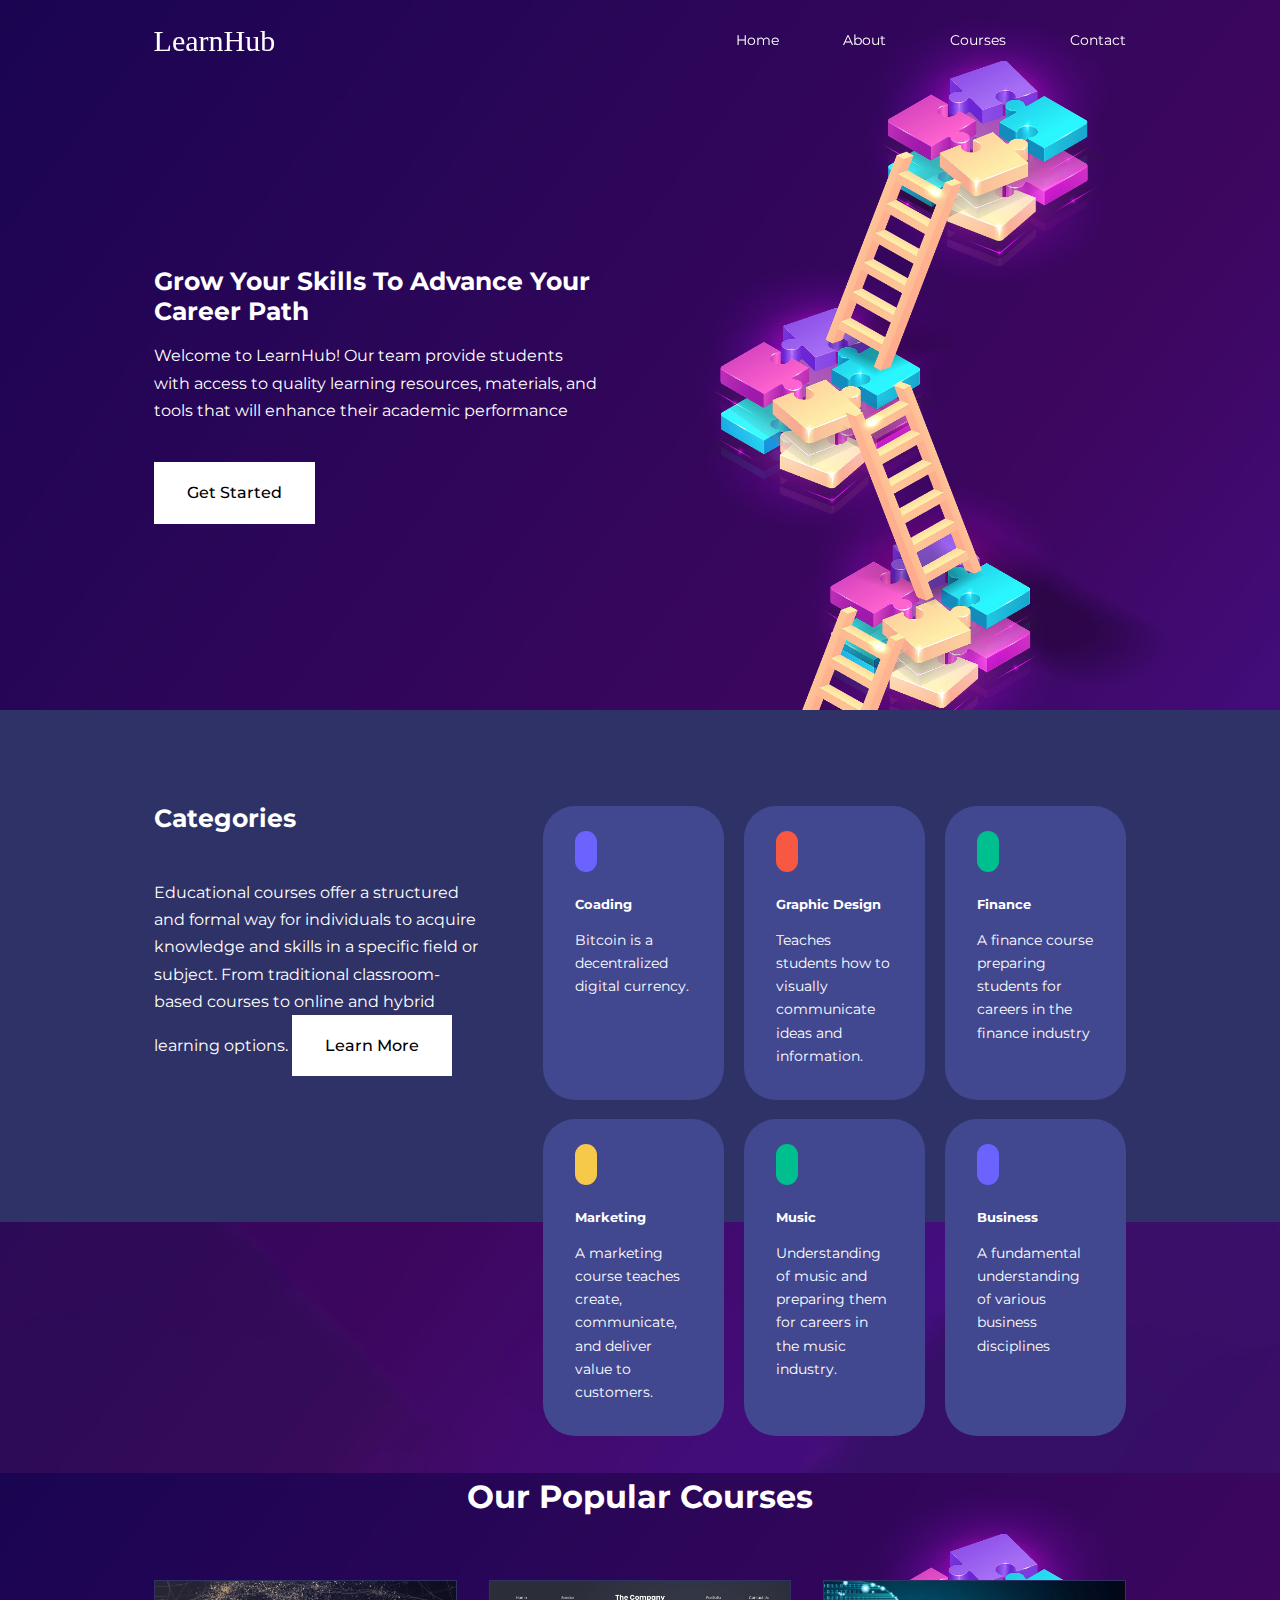
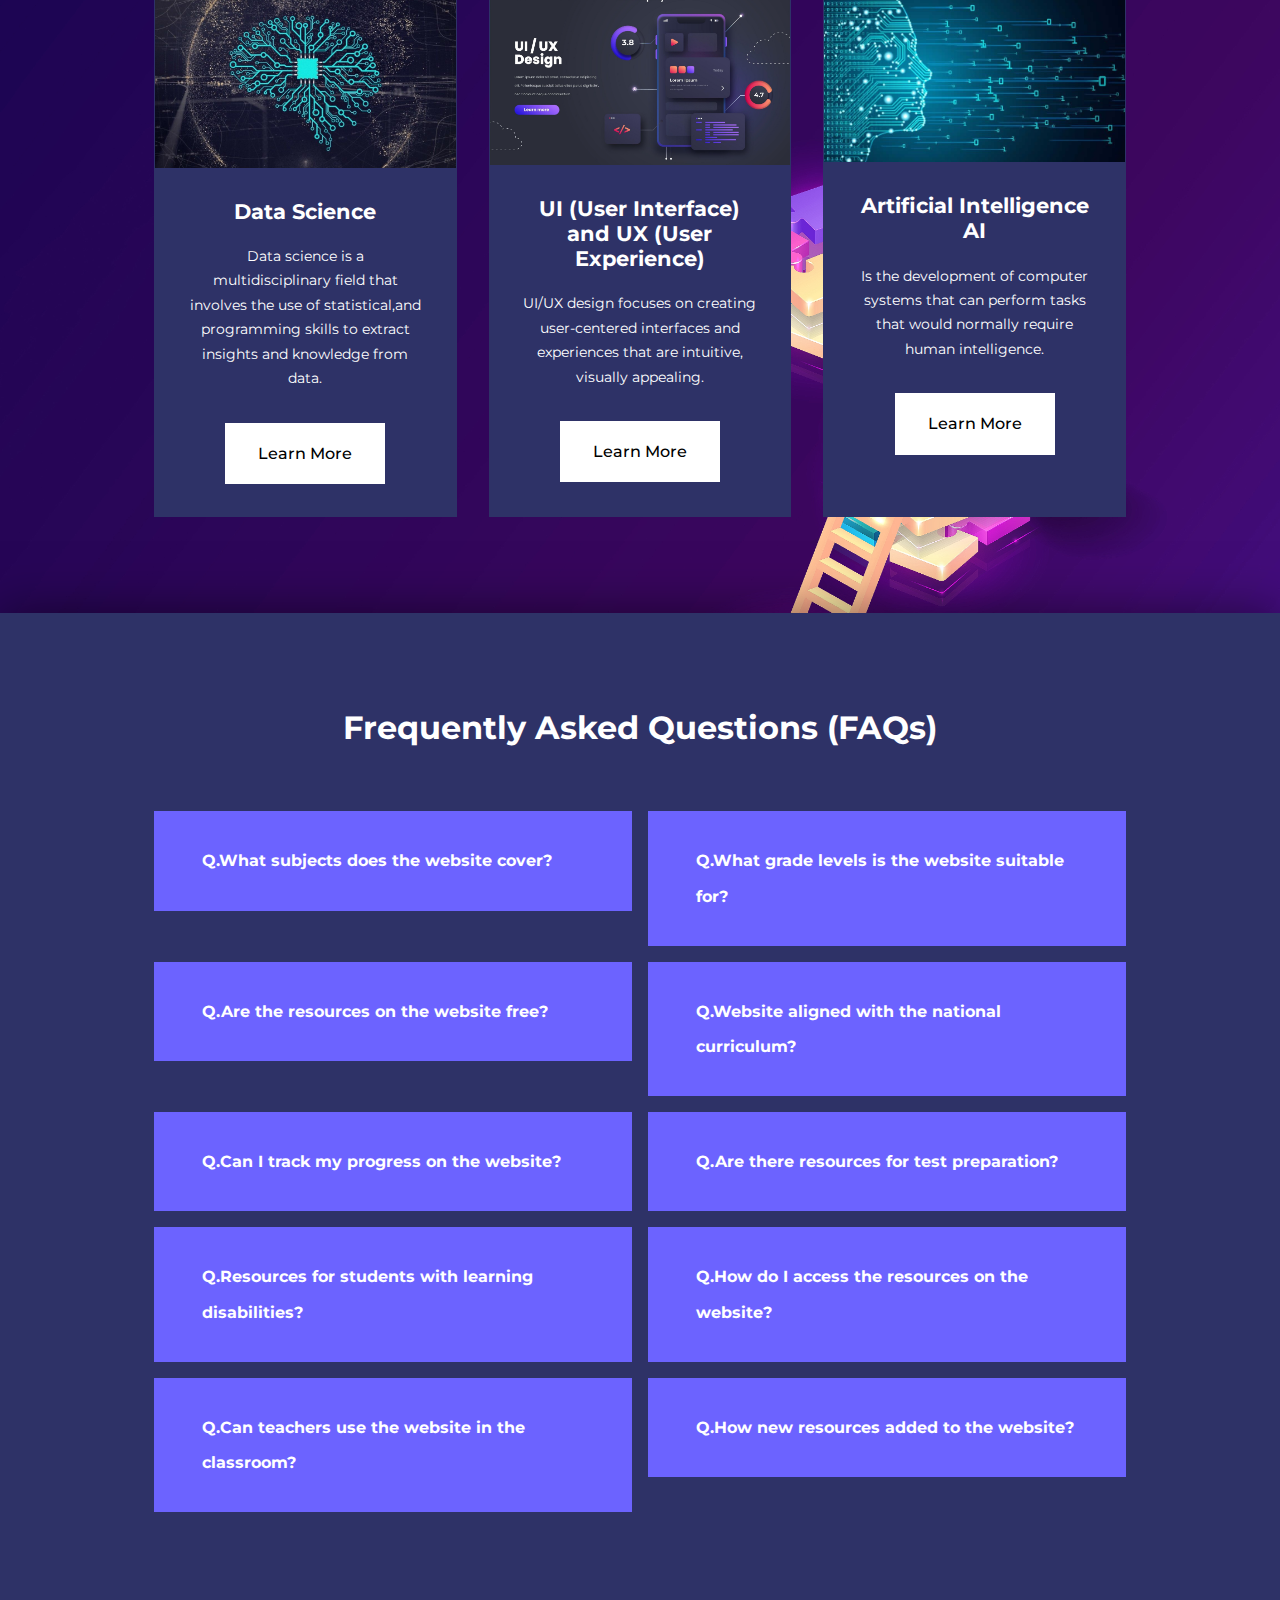
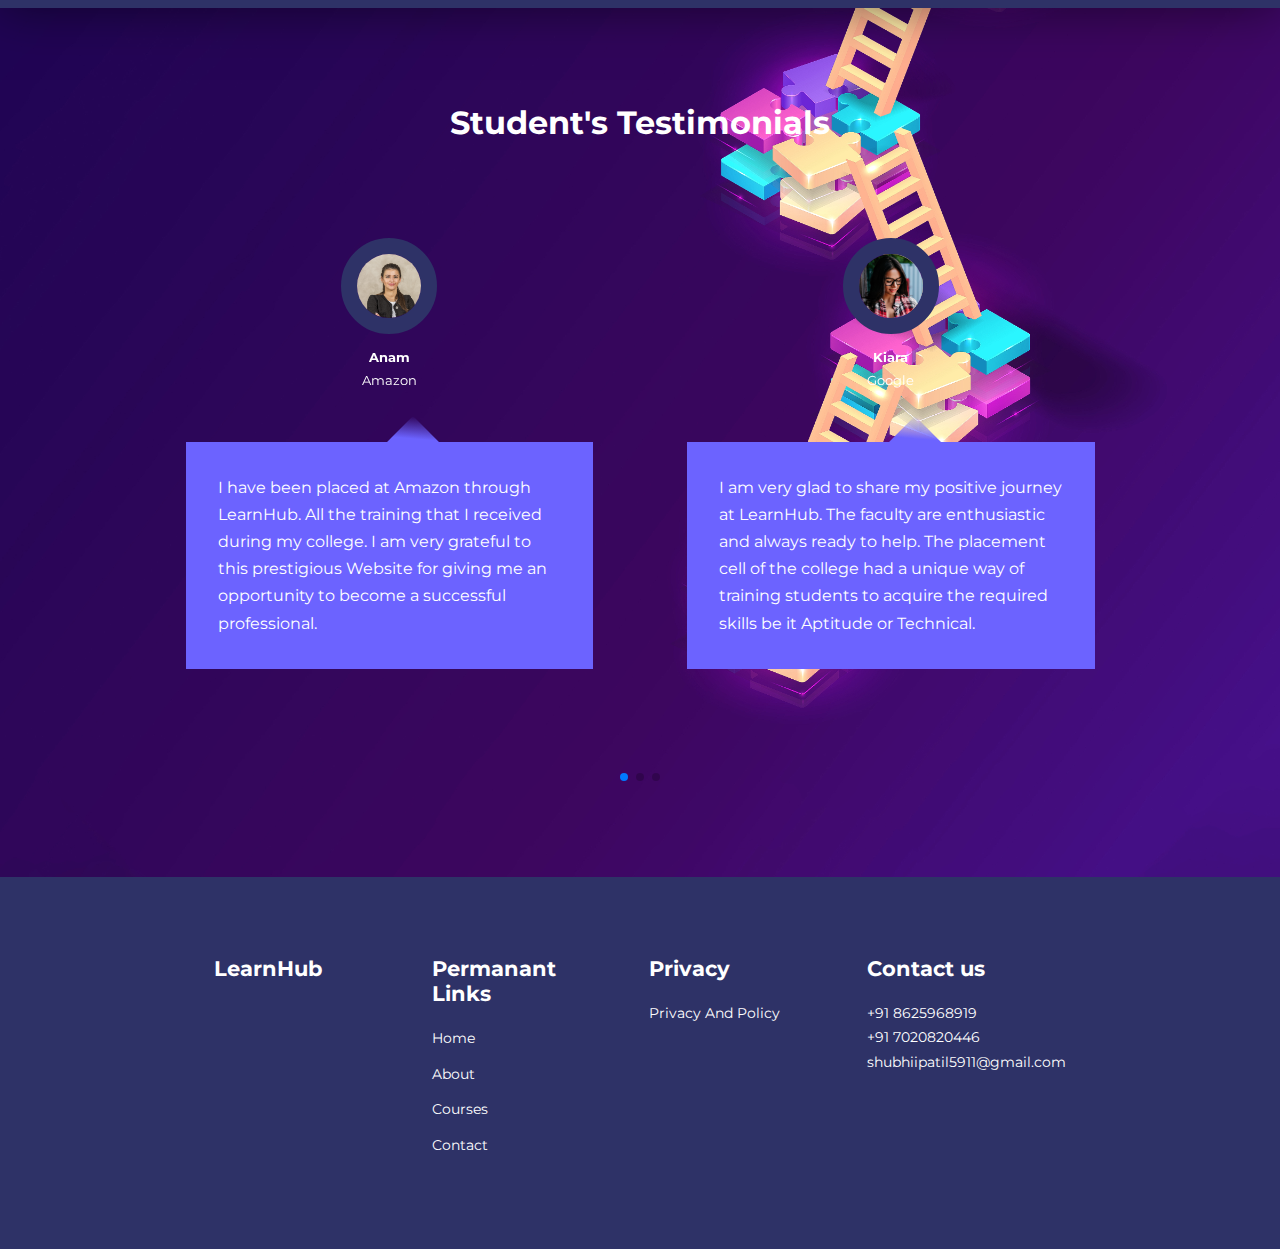
==== commit bb260c38: "font change" ====
--- a/index.html
+++ b/index.html
@@ -37,7 +37,7 @@
                 <style>
                     h9 {
                         font-size: 30px;
-                        font-family: Arial, sans-serif;
+                        font-family: Georgia, serif;
                         
                     }
                 </style>
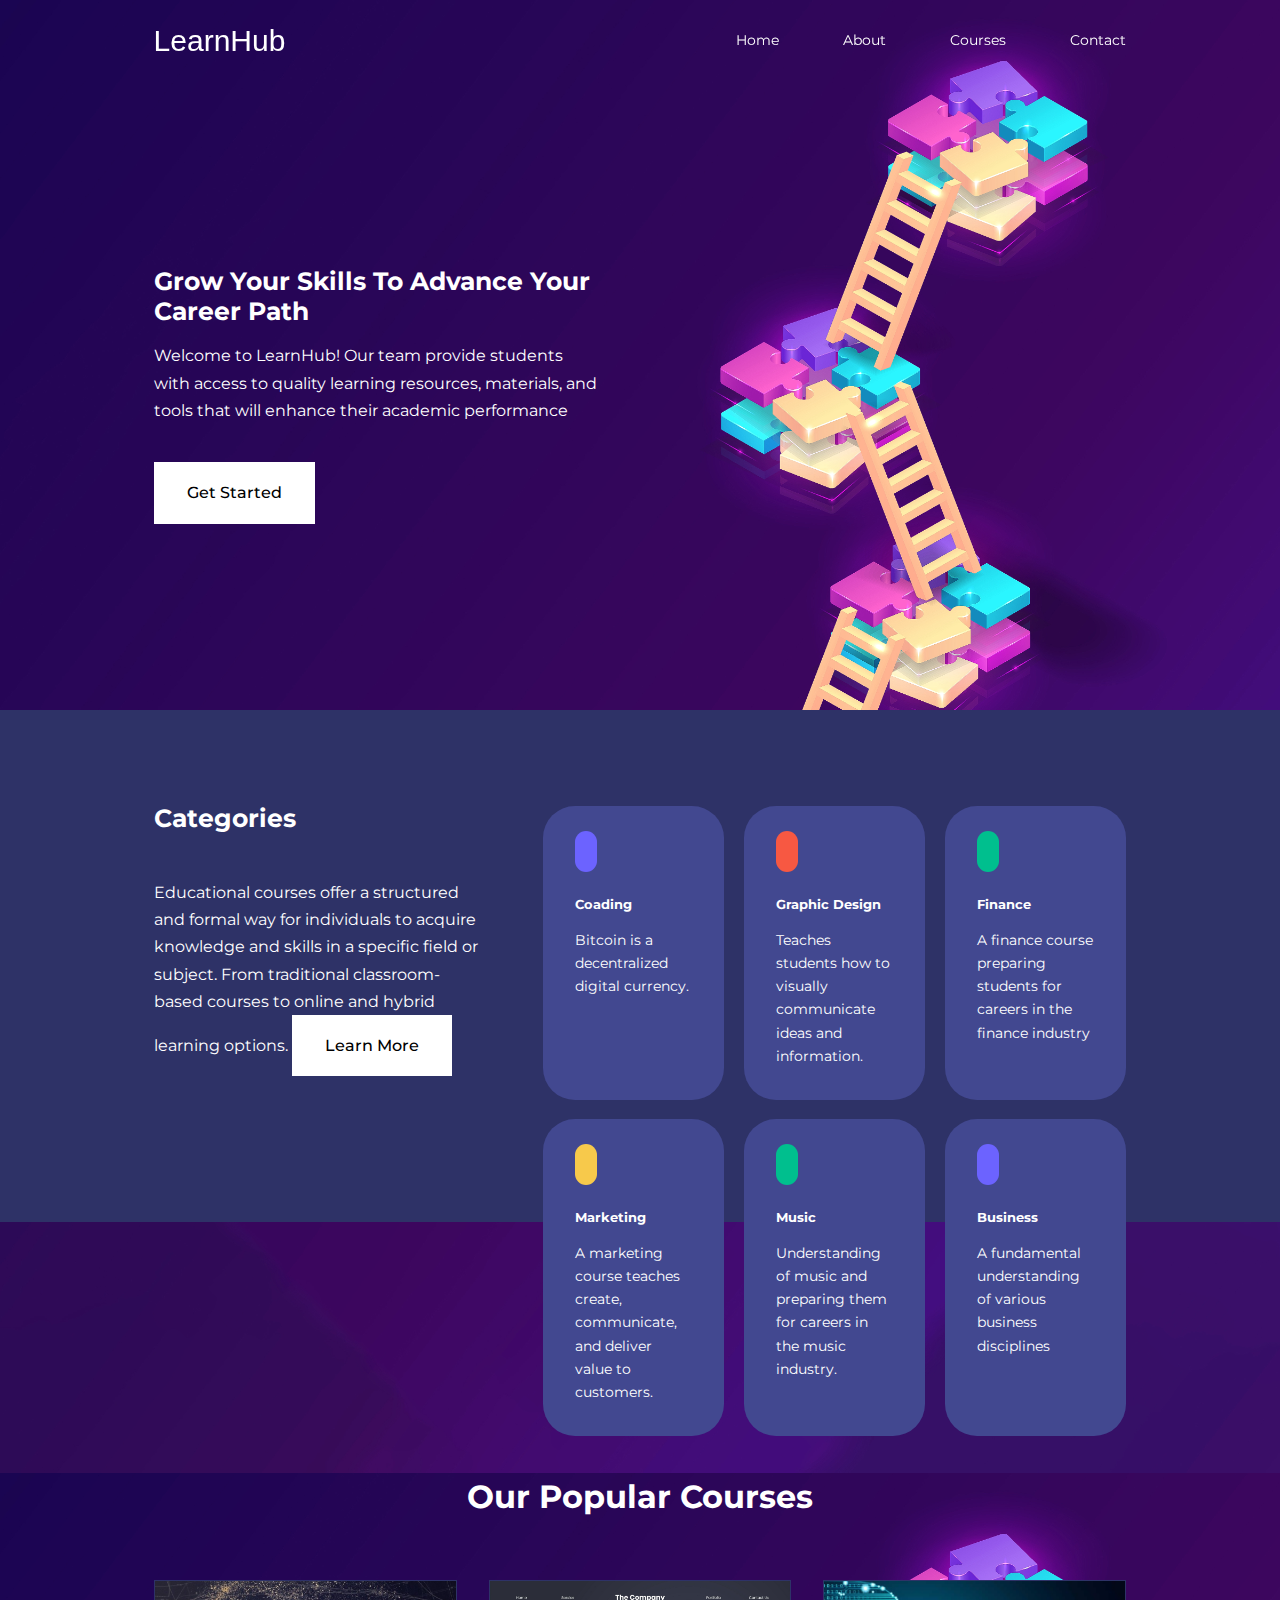
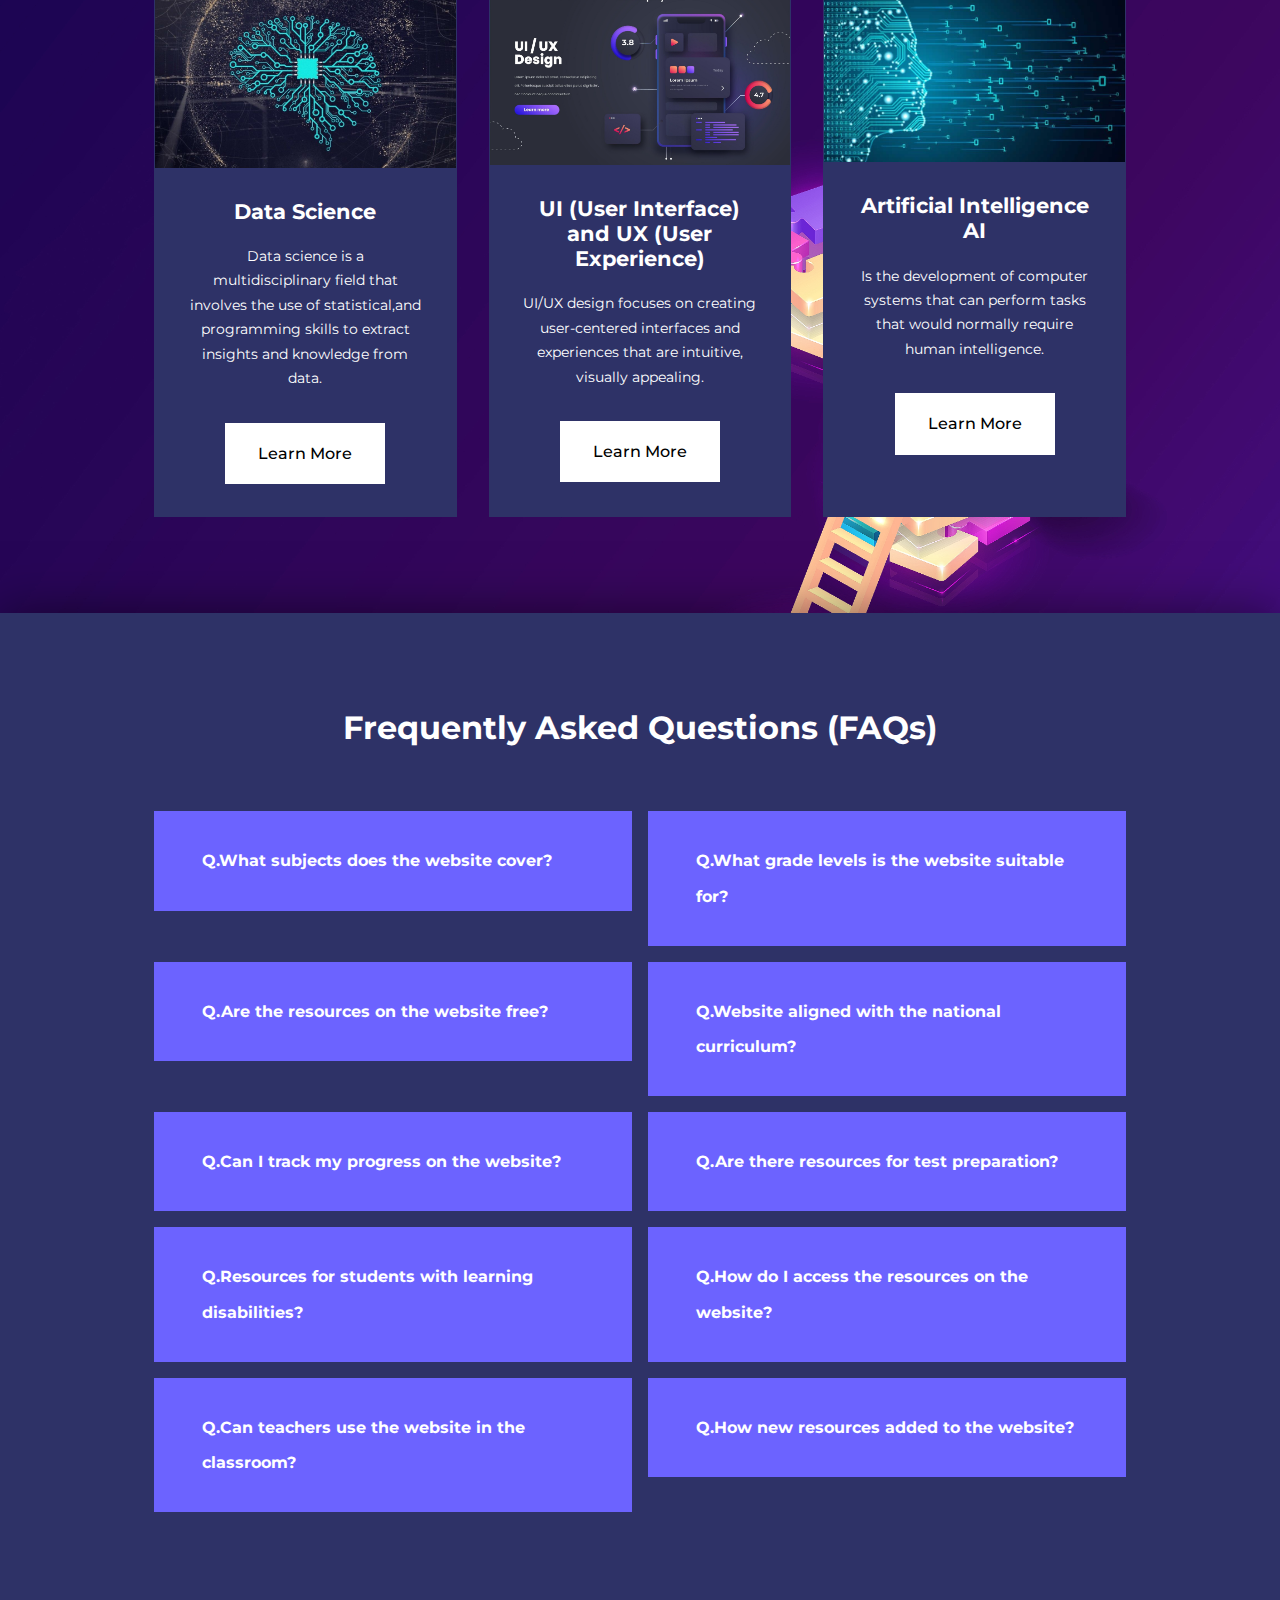
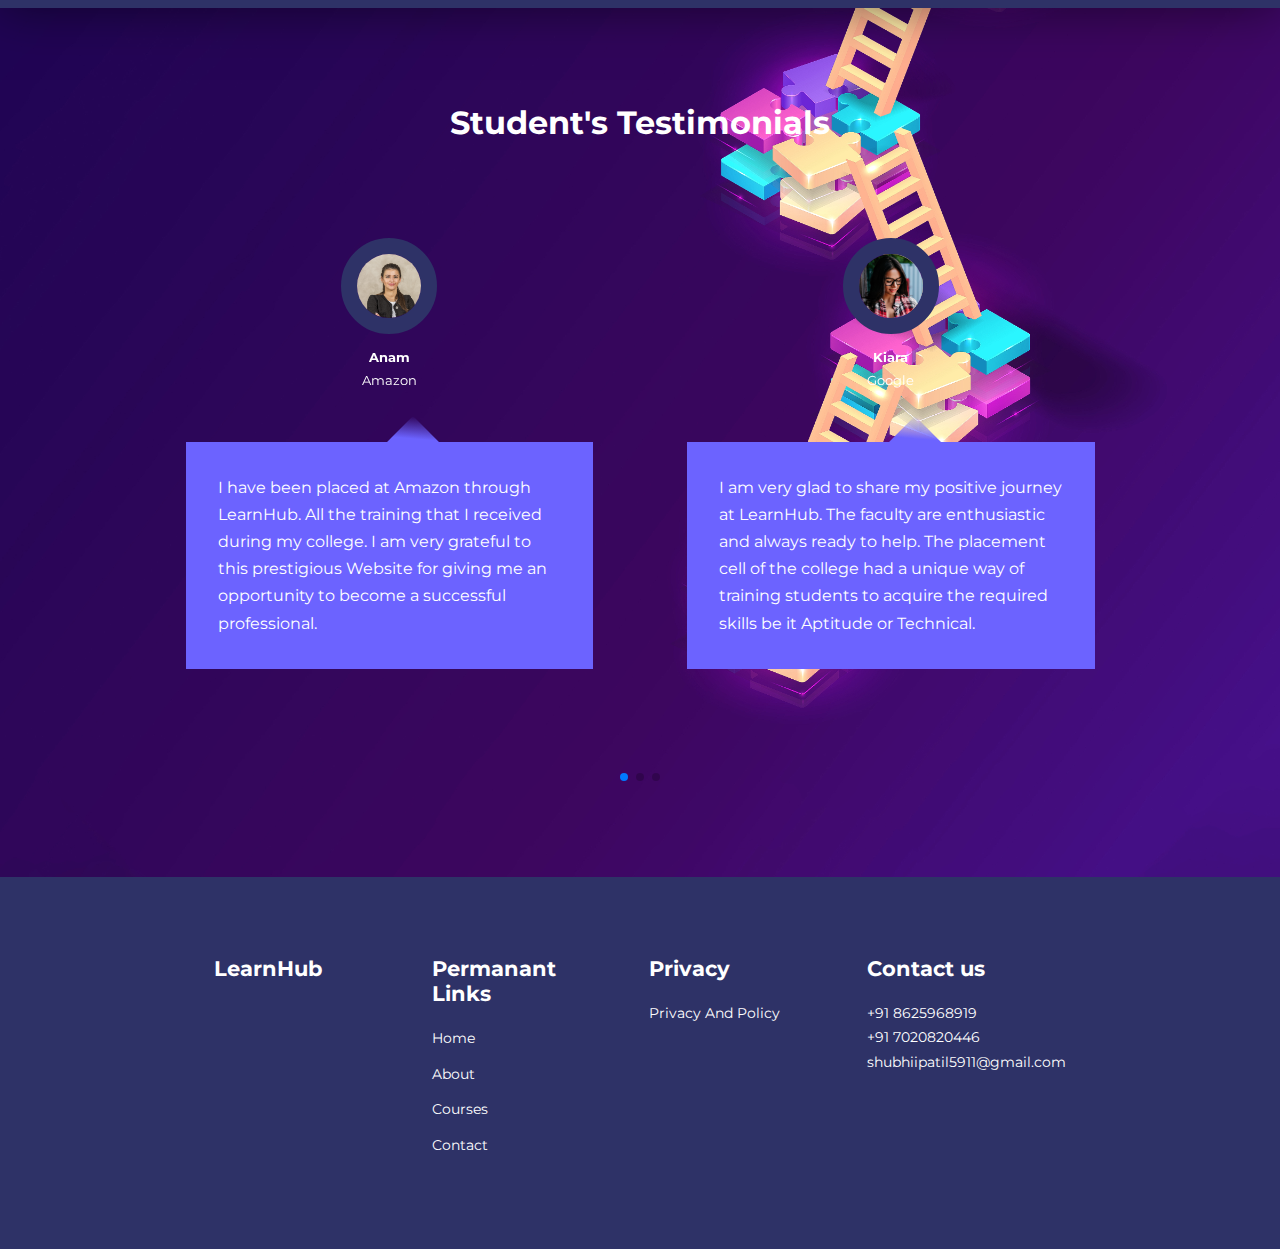
==== commit 553436de: "font changee" ====
--- a/index.html
+++ b/index.html
@@ -37,7 +37,7 @@
                 <style>
                     h9 {
                         font-size: 30px;
-                        font-family: Georgia, serif;
+                        font-family: Arial, sans-serif;
                         
                     }
                 </style>
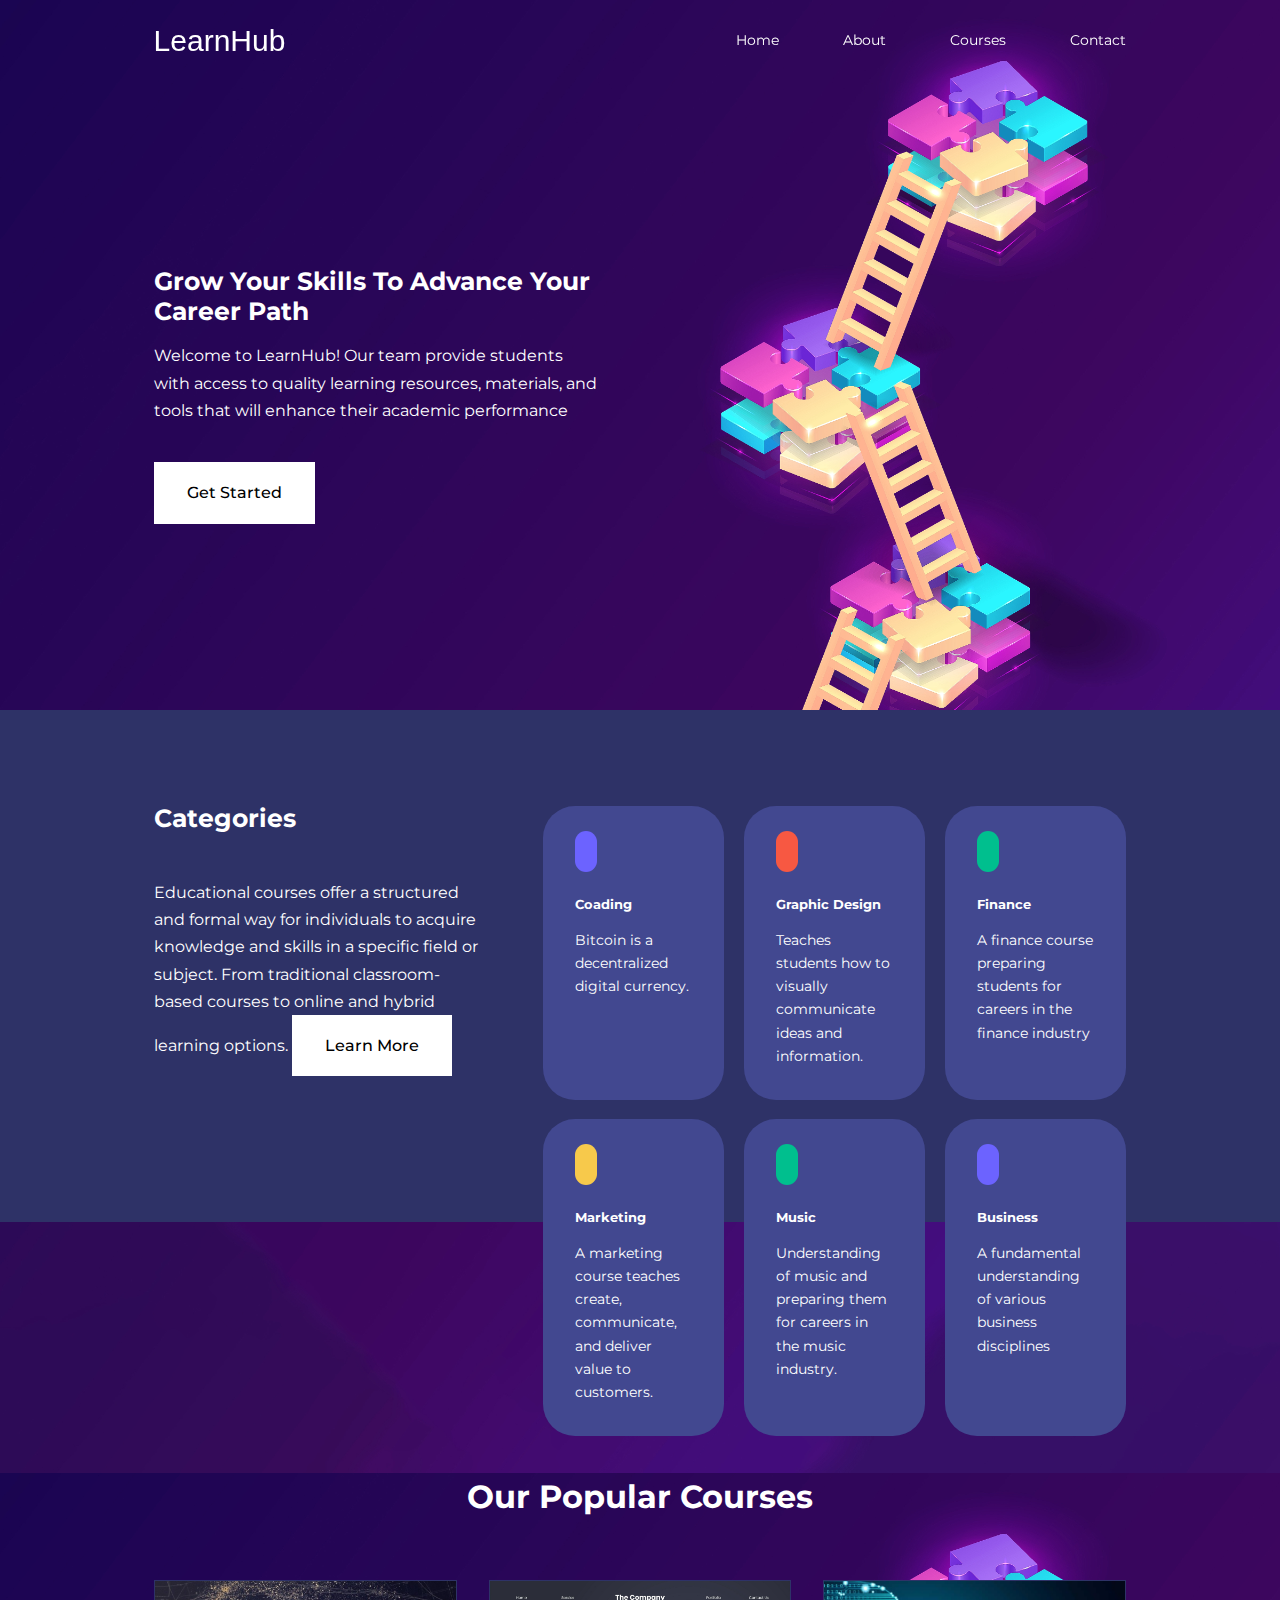
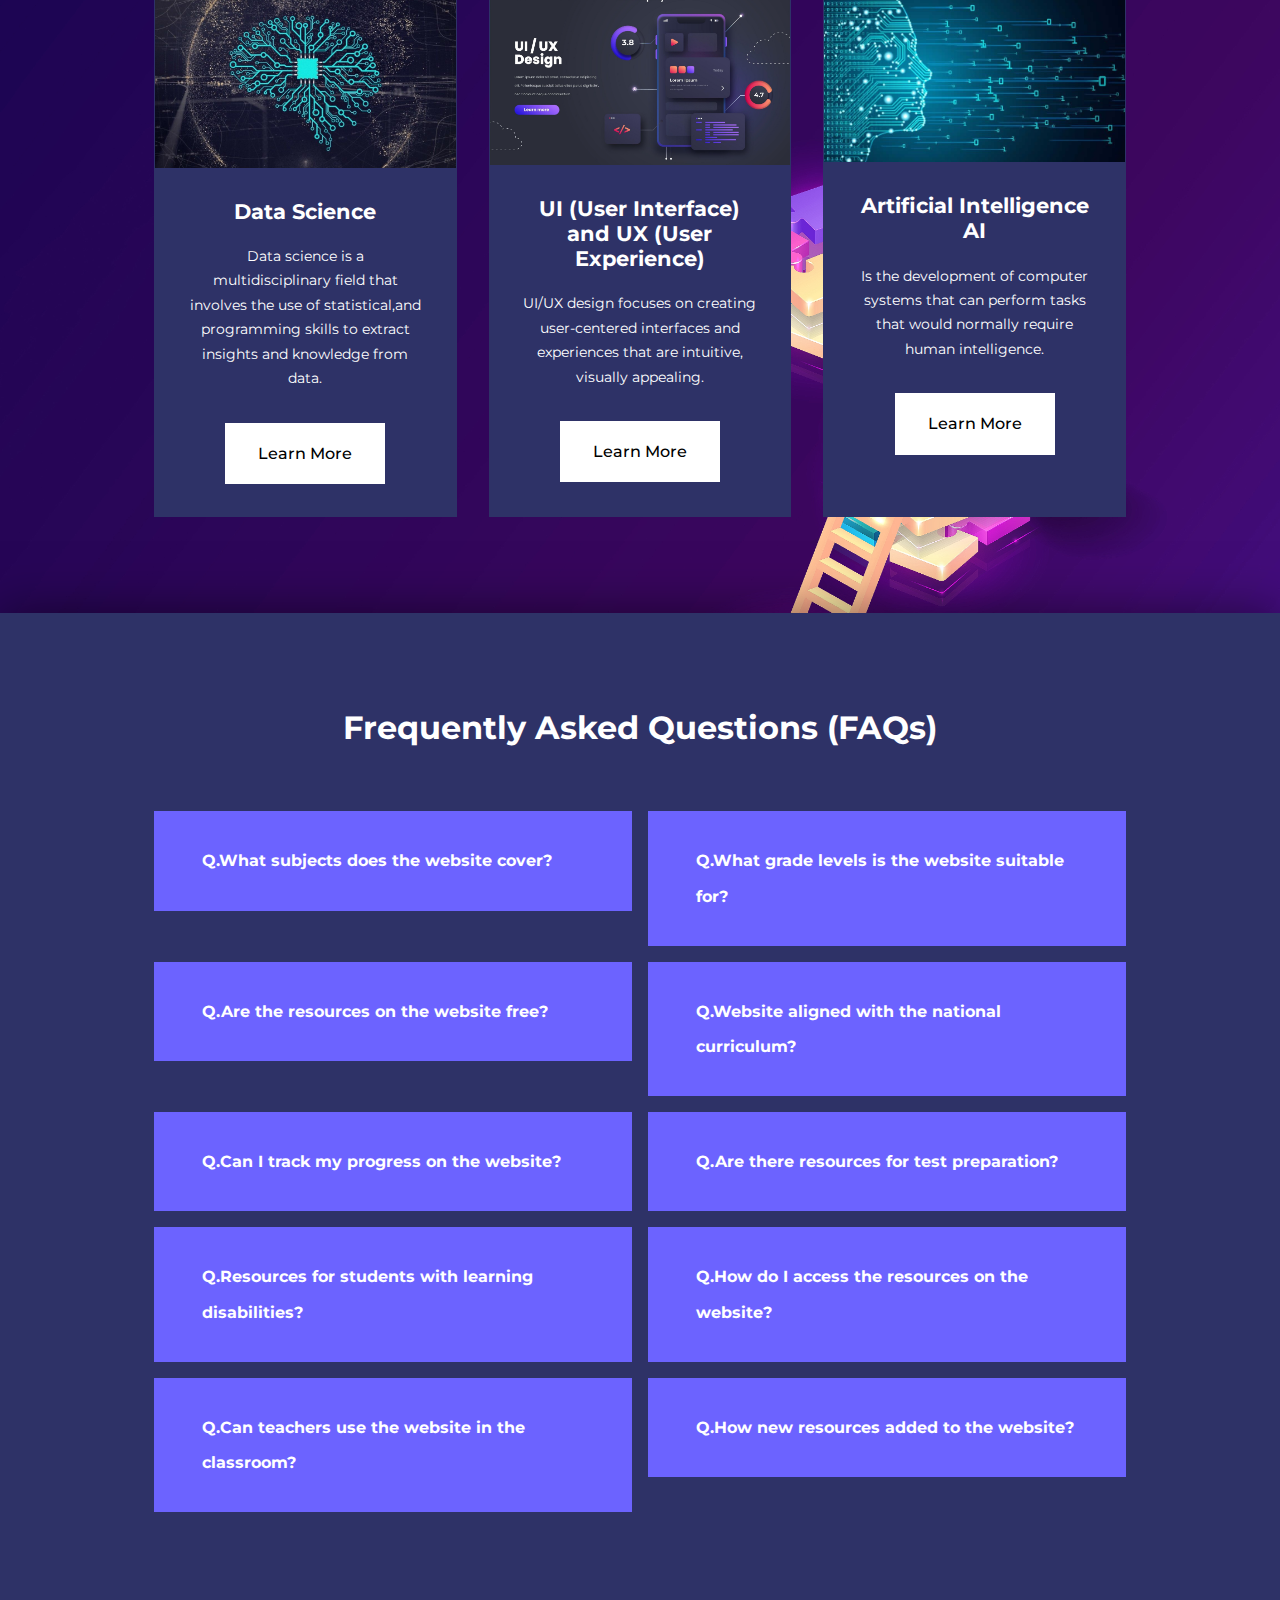
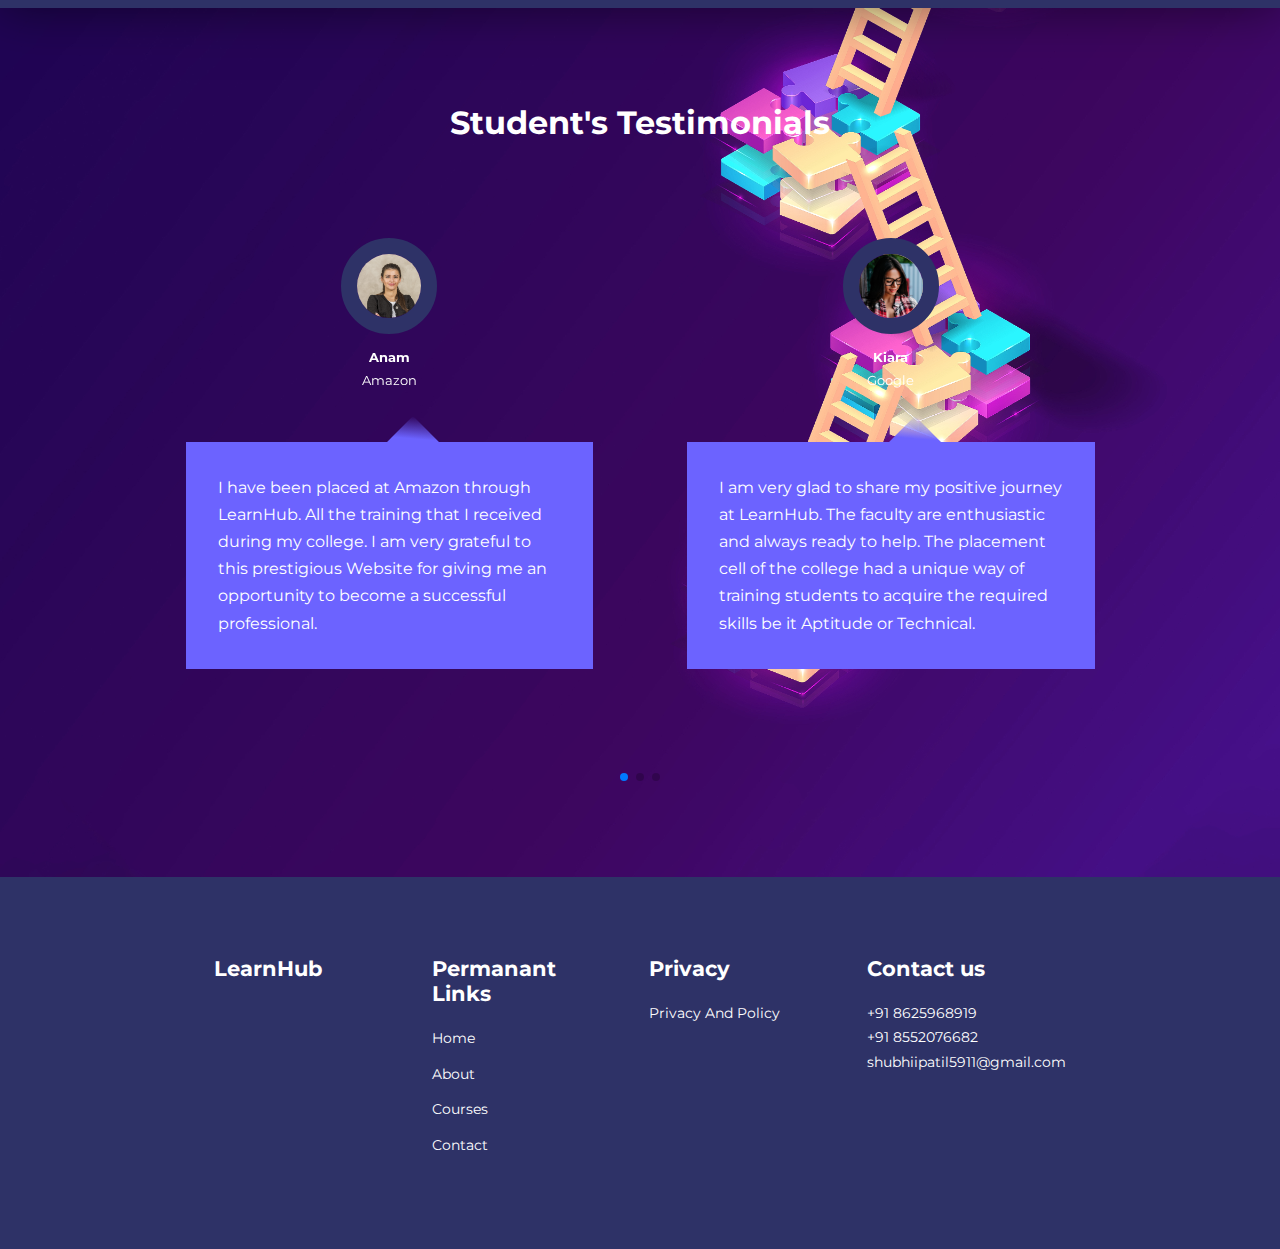
==== commit 0c89ad3d: "no change" ====
--- a/index.html
+++ b/index.html
@@ -421,7 +421,7 @@
             <h4>Contact us</h4>
             <div>
                 <p>+91 8625968919</p>
-                <p>+91 7020820446</p>
+                <p>+91 8552076682</p>
                 <p>shubhiipatil5911@gmail.com</p>
             </div>
 
